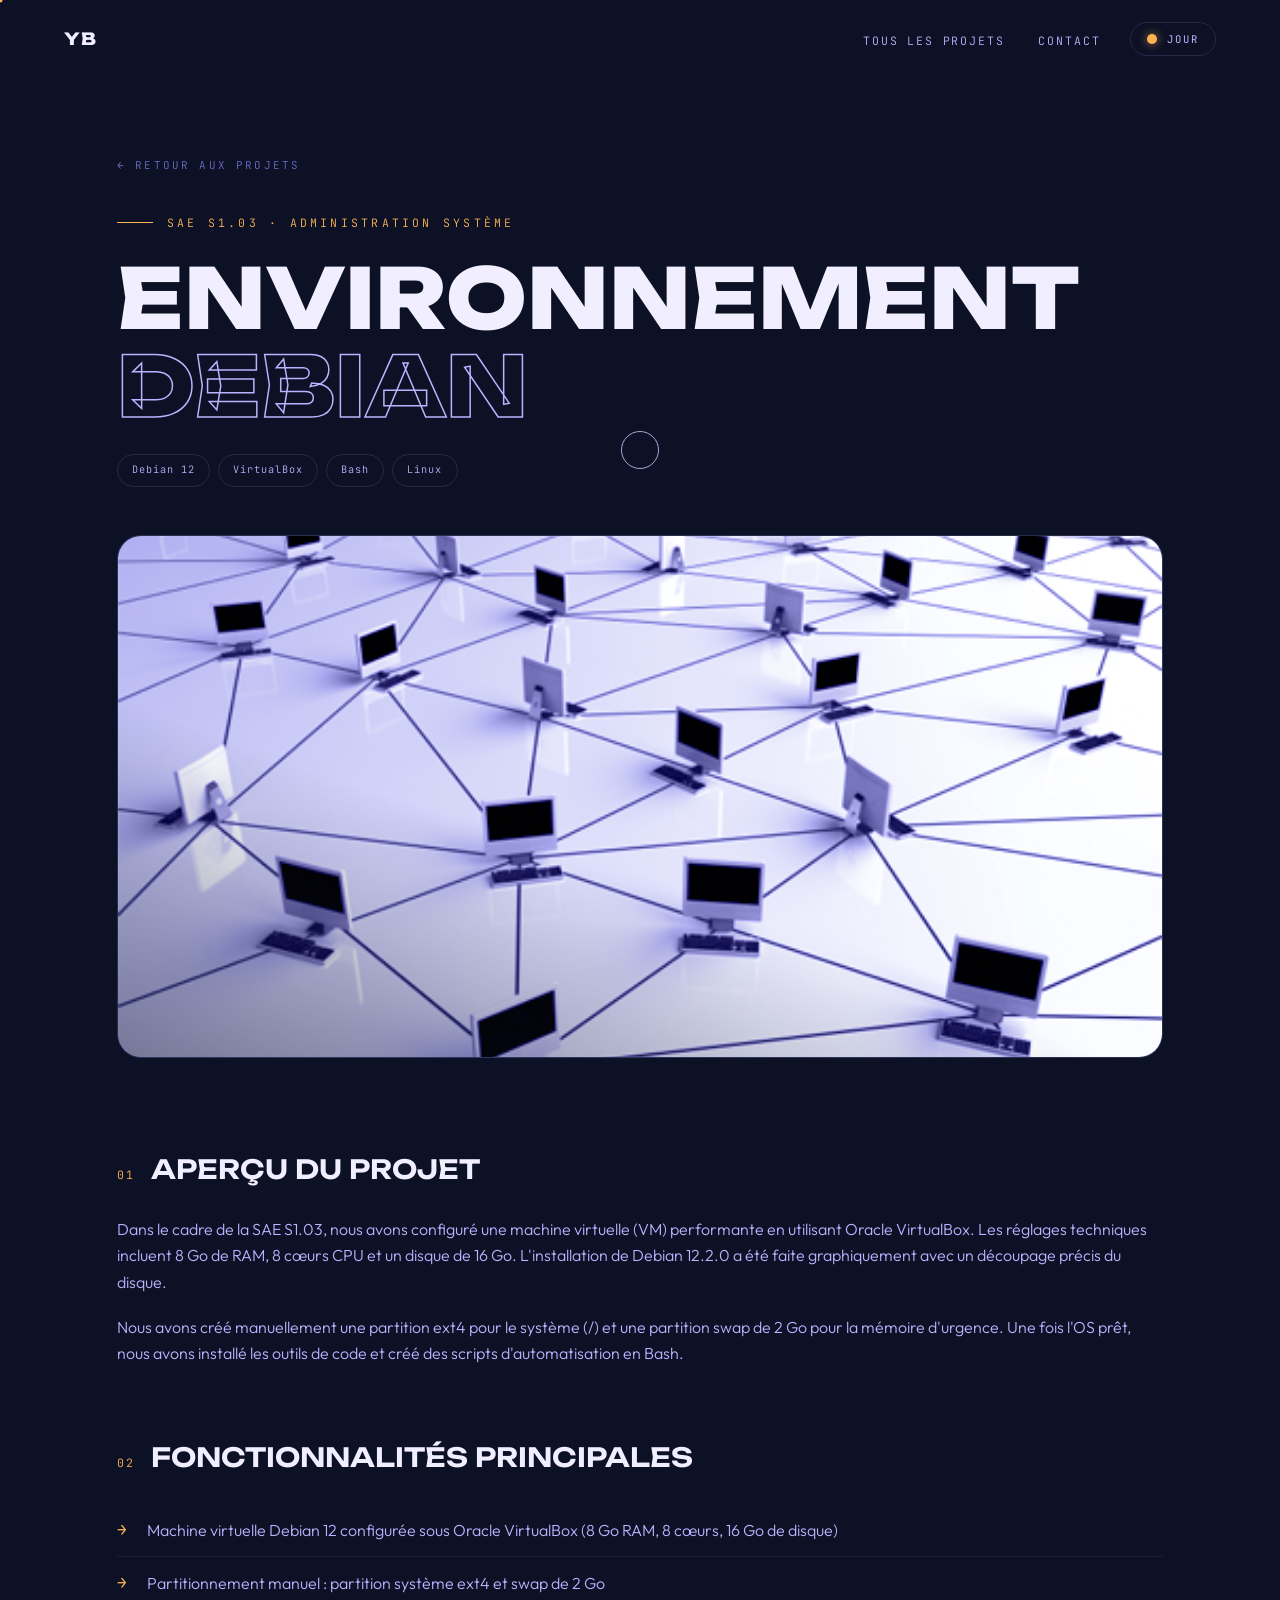
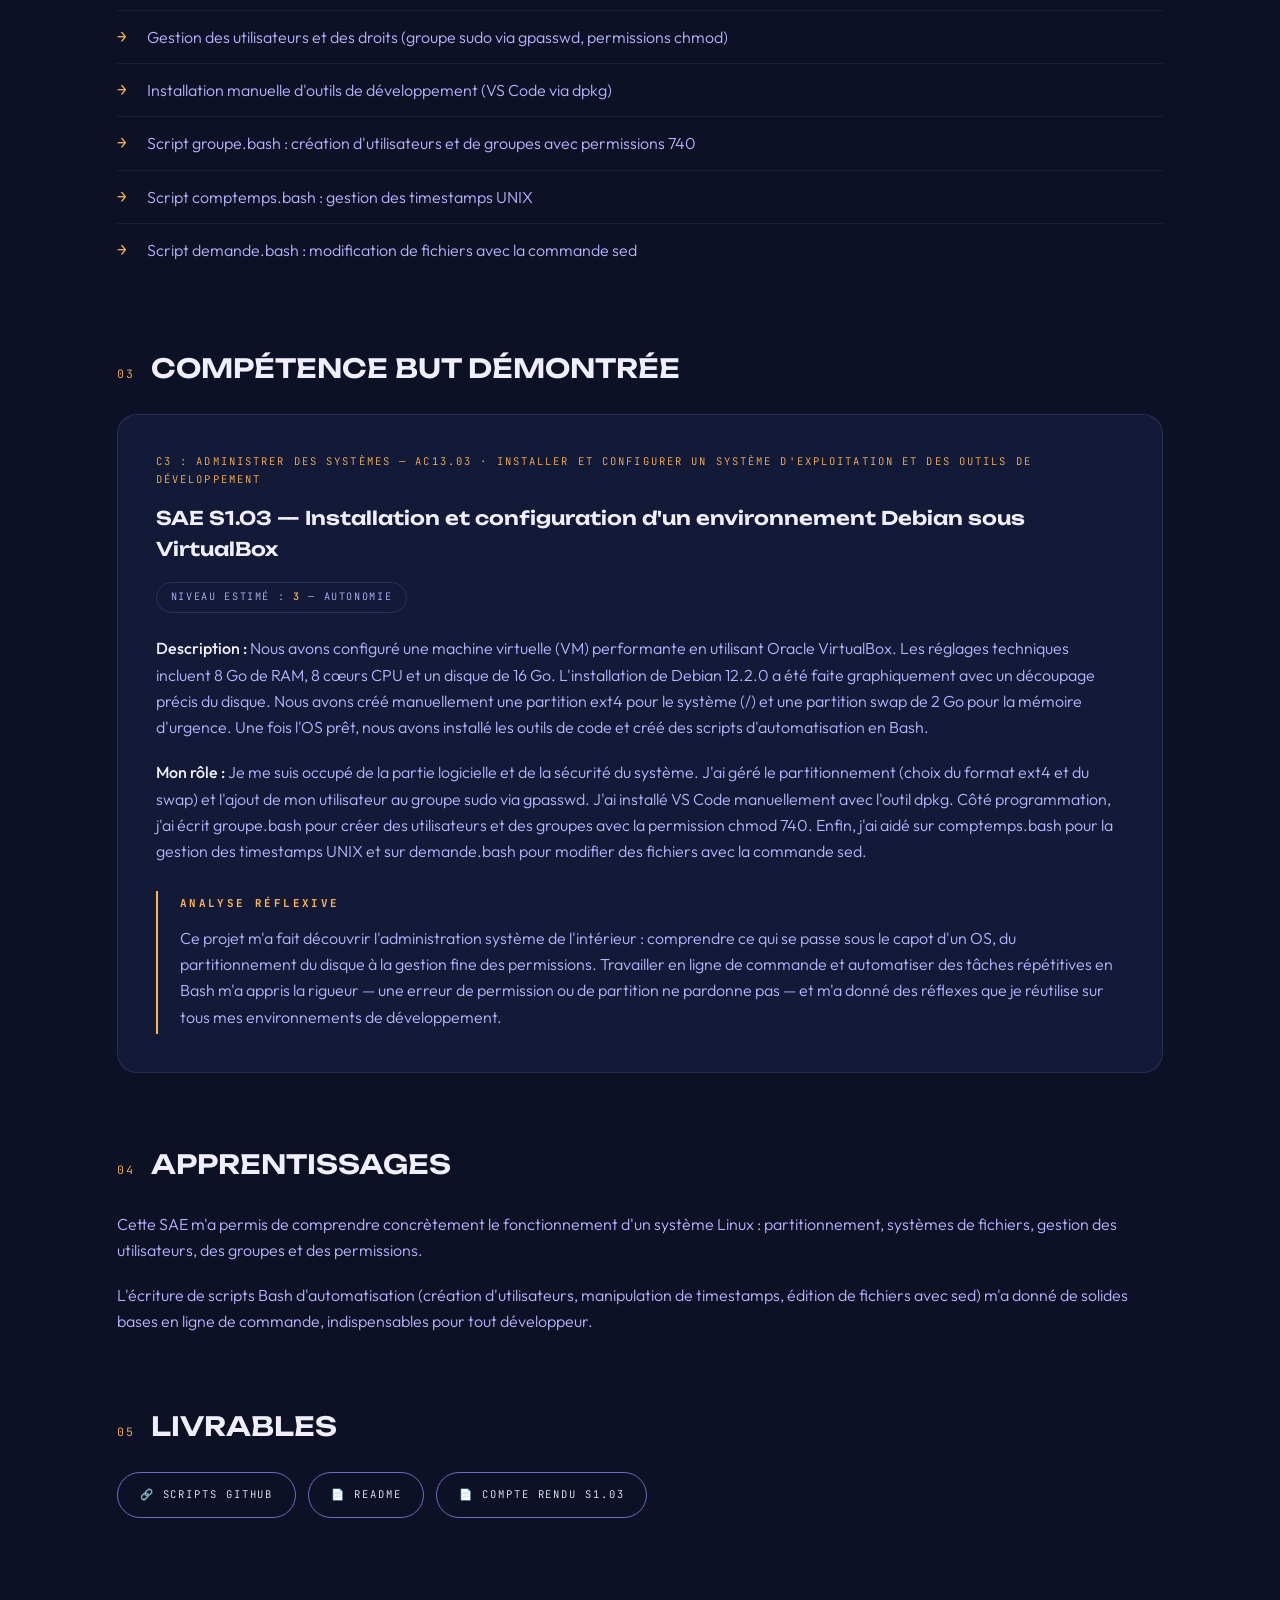
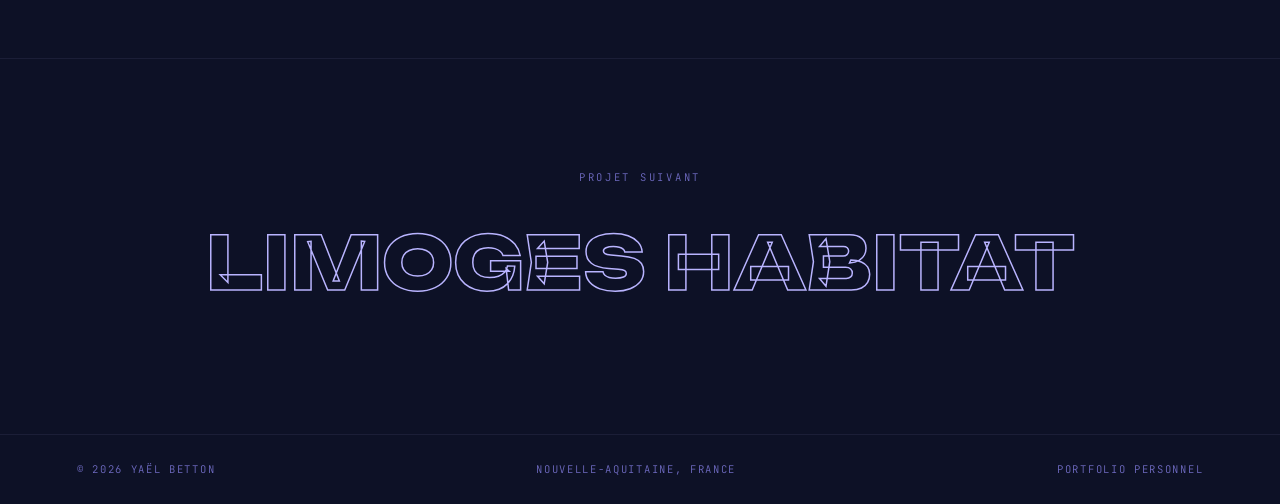
==== pages/project-debian.html @ 5f8757fe "Refonte complète : mode clair, accordéon compétences, hobbies, Limoges Habitat" ====
<!DOCTYPE html>
<html lang="fr">

<head>
  <meta charset="UTF-8">
  <meta name="viewport" content="width=device-width, initial-scale=1.0">
  <title>Environnement Debian — Portfolio Yaël Betton</title>
  <meta name="description"
    content="SAE S1.03 — Installation et configuration d'un environnement Debian sous VirtualBox : partitionnement, sécurité, scripts Bash d'automatisation.">
  <link rel="preconnect" href="https://fonts.googleapis.com">
  <link rel="preconnect" href="https://fonts.gstatic.com" crossorigin>
  <link
    href="https://fonts.googleapis.com/css2?family=Unbounded:wght@300;400;600;800&family=Outfit:wght@300;400;500;600&family=JetBrains+Mono:wght@400;500&display=swap"
    rel="stylesheet">
  <link rel="stylesheet" href="../css/styles.css">
  <script>try { if (localStorage.getItem('theme') === 'light') document.documentElement.classList.add('light'); } catch (e) { }</script>
</head>

<body>

  <!-- Curseur -->
  <div class="cursor" id="cursor"></div>
  <div class="cursor-dot" id="cursorDot"></div>

  <div class="scroll-progress" id="scrollProgress"></div>

  <!-- Navigation -->
  <nav class="nav" id="nav">
    <a class="nav-logo" href="../portfolio-yael-betton_2.html" data-hover>YB</a>
    <div class="nav-right">
      <ul class="nav-links">
        <li><a href="../portfolio-yael-betton_2.html#projets" data-hover>Tous les projets</a></li>
        <li><a href="../portfolio-yael-betton_2.html#contact" data-hover>Contact</a></li>
      </ul>
      <button class="theme-toggle" id="themeToggle" type="button" data-hover
        aria-label="Basculer entre mode clair et mode sombre">
        <i class="tt-dot" aria-hidden="true"></i><span class="tt-txt">Jour</span>
      </button>
    </div>
  </nav>

  <main class="pp-main">
    <div class="pp-hero">
      <a class="pp-back" href="../portfolio-yael-betton_2.html#projets" data-hover>← Retour aux projets</a>
      <div class="pp-eyebrow">SAE S1.03 · Administration système</div>
      <h1 class="pp-title">Environnement <span class="accent">Debian</span></h1>
      <div class="pp-tech"><span>Debian 12</span><span>VirtualBox</span><span>Bash</span><span>Linux</span></div>
    </div>

    <div class="pp-cover reveal">
      <div class="pp-cover-in"><img src="../images/reseau_image.webp"
          alt="Installation et configuration d'un environnement Debian sous VirtualBox"></div>
    </div>

    <div class="pp-body">
      <section class="pp-sec reveal" style="padding:0">
        <div class="pp-sec-head"><span class="idx">01</span>
          <h2>Aperçu du projet</h2>
        </div>
        <p>Dans le cadre de la SAE S1.03, nous avons configuré une machine virtuelle (VM) performante en utilisant
          Oracle VirtualBox. Les réglages techniques incluent 8 Go de RAM, 8 cœurs CPU et un disque de 16 Go.
          L'installation de Debian 12.2.0 a été faite graphiquement avec un découpage précis du disque.</p>
        <p>Nous avons créé manuellement une partition ext4 pour le système (/) et une partition swap de 2 Go pour la
          mémoire d'urgence. Une fois l'OS prêt, nous avons installé les outils de code et créé des scripts
          d'automatisation en Bash.</p>
      </section>
      <section class="pp-sec reveal" style="padding:0">
        <div class="pp-sec-head"><span class="idx">02</span>
          <h2>Fonctionnalités principales</h2>
        </div>
        <ul class="pp-list">
          <li>Machine virtuelle Debian 12 configurée sous Oracle VirtualBox (8 Go RAM, 8 cœurs, 16 Go de disque)</li>
          <li>Partitionnement manuel : partition système ext4 et swap de 2 Go</li>
          <li>Gestion des utilisateurs et des droits (groupe sudo via gpasswd, permissions chmod)</li>
          <li>Installation manuelle d'outils de développement (VS Code via dpkg)</li>
          <li>Script groupe.bash : création d'utilisateurs et de groupes avec permissions 740</li>
          <li>Script comptemps.bash : gestion des timestamps UNIX</li>
          <li>Script demande.bash : modification de fichiers avec la commande sed</li>
        </ul>
      </section>
      <section class="pp-sec reveal" style="padding:0">
        <div class="pp-sec-head"><span class="idx">03</span>
          <h2>Compétence BUT démontrée</h2>
        </div>
        <div class="pp-comp">
          <span class="pp-ac">C3 : Administrer des systèmes — AC13.03 · Installer et configurer un système
            d'exploitation et des outils de développement</span>
          <h3>SAE S1.03 — Installation et configuration d'un environnement Debian sous VirtualBox</h3>
          <span class="pp-level">Niveau estimé : <b>3</b> — Autonomie</span>
          <p><strong>Description :</strong> Nous avons configuré une machine virtuelle (VM) performante en utilisant
            Oracle VirtualBox. Les réglages techniques incluent 8 Go de RAM, 8 cœurs CPU et un disque de 16 Go.
            L'installation de Debian 12.2.0 a été faite graphiquement avec un découpage précis du disque. Nous avons
            créé manuellement une partition ext4 pour le système (/) et une partition swap de 2 Go pour la mémoire
            d'urgence. Une fois l'OS prêt, nous avons installé les outils de code et créé des scripts d'automatisation
            en Bash.</p>
          <p><strong>Mon rôle :</strong> Je me suis occupé de la partie logicielle et de la sécurité du système. J'ai
            géré le partitionnement (choix du format ext4 et du swap) et l'ajout de mon utilisateur au groupe sudo via
            gpasswd. J'ai installé VS Code manuellement avec l'outil dpkg. Côté programmation, j'ai écrit groupe.bash
            pour créer des utilisateurs et des groupes avec la permission chmod 740. Enfin, j'ai aidé sur comptemps.bash
            pour la gestion des timestamps UNIX et sur demande.bash pour modifier des fichiers avec la commande sed.</p>
          <div class="pp-reflex">
            <h4>Analyse réflexive</h4>
            <p>Ce projet m'a fait découvrir l'administration système de l'intérieur : comprendre ce qui se passe sous le
              capot d'un OS, du partitionnement du disque à la gestion fine des permissions. Travailler en ligne de
              commande et automatiser des tâches répétitives en Bash m'a appris la rigueur — une erreur de permission ou
              de partition ne pardonne pas — et m'a donné des réflexes que je réutilise sur tous mes environnements de
              développement.</p>
          </div>
        </div>
      </section>
      <section class="pp-sec reveal" style="padding:0">
        <div class="pp-sec-head"><span class="idx">04</span>
          <h2>Apprentissages</h2>
        </div>
        <p>Cette SAE m'a permis de comprendre concrètement le fonctionnement d'un système Linux : partitionnement,
          systèmes de fichiers, gestion des utilisateurs, des groupes et des permissions.</p>
        <p>L'écriture de scripts Bash d'automatisation (création d'utilisateurs, manipulation de timestamps, édition de
          fichiers avec sed) m'a donné de solides bases en ligne de commande, indispensables pour tout développeur.</p>
      </section>
      <section class="pp-sec reveal" style="padding:0">
        <div class="pp-sec-head"><span class="idx">05</span>
          <h2>Livrables</h2>
        </div>
        <div class="pp-deliv">
          <a class="btn" href="https://github.com/YaelBetton/GestionBibliotheque" target="_blank" rel="noopener"
            data-hover>🔗 Scripts GitHub</a>
          <a class="btn" href="https://github.com/YaelBetton/GestionBibliotheque/blob/main/README.md" target="_blank"
            rel="noopener" data-hover>📄 README</a>
          <a class="btn" href="../ancien_portfolio/Portfolio-site/compteRendu/Compte%20rendu%20SAE%20S1.03.pdf"
            target="_blank" rel="noopener" data-hover>📄 Compte rendu S1.03</a>
        </div>
      </section>

    </div>

    <a class="pp-next" href="project-limoges-habitat.html" data-hover>
      <span>Projet suivant</span>
      <b>Limoges Habitat</b>
    </a>
  </main>

  <footer>
    <span>© 2026 Yaël Betton</span>
    <span>Nouvelle-Aquitaine, France</span>
    <span>Portfolio personnel</span>
  </footer>

  <script src="../js/project.js"></script>

</body>

</html>
---- css/styles.css ----
/* ============================================================
   YAËL BETTON — PORTFOLIO « VOL DE NUIT »
   Palette : nuit aérienne (drone au crépuscule)
   ============================================================ */
:root {
  --ink: #0d1126;
  /* nuit profonde   */
  --ink-2: #131a38;
  /* nuit éclaircie  */
  --ink-3: #1b2349;
  --haze: #b9b4ff;
  /* brume lavande   */
  --haze-dim: #6f6bc2;
  --amber: #ffb454;
  /* lumières au sol */
  --paper: #f1efff;
  /* blanc froid     */
  --line: rgba(var(--line-rgb), 0.14);
  --line-soft: rgba(var(--line-rgb), 0.08);
  --font-d: "Unbounded", sans-serif;
  --font-b: "Outfit", sans-serif;
  --font-m: "JetBrains Mono", monospace;
  --bg-rgb: 13, 17, 38;
  --line-rgb: 185, 180, 255;
  --amber-rgb: 255, 180, 84;
  --glass: rgba(255, 255, 255, 0.04);
  --amber-ink: #14102b;
  --ease-out: cubic-bezier(0.16, 1, 0.3, 1);
  --ease-io: cubic-bezier(0.65, 0, 0.35, 1);
}

/* ---------- Mode clair « Vol de jour » ---------- */
html.light {
  --ink: #f5f4fb;
  /* ciel pâle       */
  --ink-2: #eceaf8;
  --ink-3: #e0ddf3;
  --haze: #4e4894;
  /* encre lavande   */
  --haze-dim: #8a85c6;
  --amber: #e68a00;
  /* ambre profond   */
  --paper: #171331;
  /* texte nuit      */
  --line: rgba(43, 37, 110, 0.16);
  --line-soft: rgba(43, 37, 110, 0.09);
  --bg-rgb: 245, 244, 251;
  --line-rgb: 43, 37, 110;
  --amber-rgb: 230, 138, 0;
  --glass: rgba(23, 19, 49, 0.04);
}

html,
body {
  transition:
    background 0.5s,
    color 0.5s;
}

* {
  margin: 0;
  padding: 0;
  box-sizing: border-box;
}

html {
  scroll-behavior: smooth;
}

body {
  background: var(--ink);
  color: var(--paper);
  font-family: var(--font-b);
  font-weight: 300;
  line-height: 1.65;
  overflow-x: hidden;
  cursor: none;
}

::selection {
  background: var(--amber);
  color: var(--amber-ink);
}

a {
  color: inherit;
  text-decoration: none;
}

img {
  max-width: 100%;
}

@media (pointer: coarse) {
  body {
    cursor: auto;
  }

  .cursor,
  .cursor-dot {
    display: none !important;
  }
}

/* ---------- Curseur custom ---------- */
.cursor {
  position: fixed;
  top: 0;
  left: 0;
  width: 38px;
  height: 38px;
  border: 1px solid var(--haze);
  border-radius: 50%;
  pointer-events: none;
  z-index: 9999;
  transform: translate(-50%, -50%);
  transition:
    width 0.35s var(--ease-out),
    height 0.35s var(--ease-out),
    background 0.35s,
    border-color 0.35s;
  mix-blend-mode: difference;
}

.cursor-dot {
  position: fixed;
  top: 0;
  left: 0;
  width: 5px;
  height: 5px;
  background: var(--amber);
  border-radius: 50%;
  pointer-events: none;
  z-index: 9999;
  transform: translate(-50%, -50%);
}

.cursor.is-hover {
  width: 74px;
  height: 74px;
  background: rgba(var(--line-rgb), 0.12);
  border-color: transparent;
}

/* ---------- Préloader ---------- */
.preloader {
  position: fixed;
  inset: 0;
  background: var(--ink);
  z-index: 10000;
  display: flex;
  flex-direction: column;
  align-items: center;
  justify-content: center;
  gap: 28px;
  transition:
    opacity 0.8s var(--ease-io),
    visibility 0.8s;
}

.preloader.is-done {
  opacity: 0;
  visibility: hidden;
}

.preloader-skip .preloader {
  opacity: 0;
  visibility: hidden;
  pointer-events: none;
}

.preloader-name {
  font-family: var(--font-d);
  font-weight: 600;
  font-size: clamp(1.4rem, 4vw, 2.4rem);
  letter-spacing: 0.12em;
  line-height: 1.15;
  display: flex;
  overflow: hidden;
  padding-top: 0.14em;
  margin-top: -0.14em;
  padding-bottom: 0.06em;
  margin-bottom: -0.06em;
}

.preloader-name span {
  display: inline-block;
  transform: translateY(110%);
  animation: rise 0.9s var(--ease-out) forwards;
}

@keyframes rise {
  to {
    transform: translateY(0);
  }
}

.typing-scene {
  position: relative;
  width: min(360px, 80vw);
  height: 118px;
  display: flex;
  align-items: flex-end;
  justify-content: center;
}

.typing-laptop {
  position: relative;
  width: min(324px, 82vw);
  height: 102px;
  border: 1px solid var(--line);
  border-radius: 13px;
  background: linear-gradient(
    180deg,
    rgba(30, 39, 80, 0.7),
    rgba(12, 16, 34, 0.96)
  );
  box-shadow: 0 14px 28px rgba(0, 0, 0, 0.35);
}

.typing-screen {
  position: absolute;
  left: 9px;
  right: 9px;
  top: 8px;
  height: 27px;
  border-radius: 7px;
  background: linear-gradient(
    90deg,
    rgba(185, 180, 255, 0.2),
    rgba(255, 180, 84, 0.15),
    rgba(185, 180, 255, 0.2)
  );
  background-size: 220% 100%;
  animation: scan 2.4s linear infinite;
}

.typing-keyboard {
  position: absolute;
  left: 8px;
  right: 8px;
  bottom: 7px;
  display: flex;
  flex-direction: column;
  gap: 3px;
  padding: 5px;
  border-radius: 8px;
  background: linear-gradient(
    180deg,
    rgba(11, 15, 31, 0.72),
    rgba(11, 15, 31, 0.38)
  );
  border: 1px solid var(--line-soft);
}

.k-row {
  display: flex;
  gap: 3px;
}

.key {
  height: 11px;
  flex: 1 1 0;
  display: flex;
  align-items: center;
  justify-content: center;
  border-radius: 3px;
  border: 1px solid rgba(185, 180, 255, 0.16);
  background: linear-gradient(
    180deg,
    rgba(185, 180, 255, 0.12),
    rgba(185, 180, 255, 0.04)
  );
  box-shadow: inset 0 -1px 0 rgba(0, 0, 0, 0.42);
  font-family: var(--font-m);
  font-size: 6px;
  line-height: 1;
  color: rgba(241, 239, 255, 0.58);
  text-transform: uppercase;
  user-select: none;
  transition:
    background 0.12s,
    border-color 0.12s,
    transform 0.12s,
    color 0.12s,
    box-shadow 0.12s;
}

.key--md {
  flex: 1.45 1 0;
}

.key--lg {
  flex: 1.8 1 0;
}

.key--xl {
  flex: 2.25 1 0;
}

.key--space {
  flex: 5.6 1 0;
}

.key.is-active {
  background: linear-gradient(
    180deg,
    rgba(255, 180, 84, 0.44),
    rgba(255, 180, 84, 0.2)
  );
  border-color: rgba(255, 180, 84, 0.6);
  color: rgba(13, 17, 38, 0.9);
  transform: translateY(1px);
  box-shadow:
    inset 0 0 0 1px rgba(255, 255, 255, 0.1),
    0 0 10px rgba(255, 180, 84, 0.22);
}

@keyframes scan {
  to {
    background-position: -220% 0;
  }
}

.preloader-bar {
  width: min(260px, 60vw);
  height: 1px;
  background: var(--line);
  position: relative;
  overflow: hidden;
}

.preloader-bar i {
  position: absolute;
  inset: 0;
  background: var(--amber);
  transform-origin: left;
  transform: scaleX(0);
  transition: transform 0.3s linear;
}

.preloader-alt {
  font-family: var(--font-m);
  font-size: 0.7rem;
  color: var(--haze-dim);
  letter-spacing: 0.2em;
}

/* ---------- Barre de progression scroll ---------- */
.scroll-progress {
  position: fixed;
  top: 0;
  left: 0;
  height: 2px;
  width: 100%;
  z-index: 1001;
  transform-origin: left;
  transform: scaleX(0);
  background: linear-gradient(90deg, var(--haze), var(--amber));
}

/* ---------- Navigation ---------- */
.nav {
  position: fixed;
  top: 0;
  left: 0;
  right: 0;
  z-index: 1000;
  display: flex;
  align-items: center;
  justify-content: space-between;
  padding: 22px clamp(20px, 5vw, 64px);
  transition:
    background 0.5s,
    backdrop-filter 0.5s,
    padding 0.5s;
}

.nav.is-scrolled {
  background: rgba(var(--bg-rgb), 0.72);
  backdrop-filter: blur(14px);
  padding: 14px clamp(20px, 5vw, 64px);
  border-bottom: 1px solid var(--line-soft);
}

.nav-logo {
  font-family: var(--font-d);
  font-weight: 800;
  font-size: 1.05rem;
  letter-spacing: 0.06em;
}

.nav-logo em {
  color: var(--amber);
  font-style: normal;
}

.nav-links {
  display: flex;
  gap: 34px;
  list-style: none;
}

.nav-links a {
  font-family: var(--font-m);
  font-size: 0.72rem;
  letter-spacing: 0.16em;
  text-transform: uppercase;
  color: var(--haze);
  position: relative;
  padding: 4px 0;
}

.nav-links a::after {
  content: "";
  position: absolute;
  left: 0;
  bottom: 0;
  height: 1px;
  width: 100%;
  background: var(--amber);
  transform: scaleX(0);
  transform-origin: right;
  transition: transform 0.45s var(--ease-out);
}

.nav-links a:hover::after {
  transform: scaleX(1);
  transform-origin: left;
}

.nav-links a:hover {
  color: var(--paper);
}

@media (max-width: 760px) {
  .nav-links {
    display: none;
  }
}

/* ---------- Hero ---------- */
.hero {
  position: relative;
  min-height: 100svh;
  display: flex;
  align-items: center;
  overflow: hidden;
}

#terrain {
  position: absolute;
  inset: 0;
  width: 100%;
  height: 100%;
  z-index: 0;
}

.hero::after {
  content: "";
  position: absolute;
  inset: 0;
  z-index: 1;
  background:
    radial-gradient(
      ellipse at 50% 120%,
      rgba(var(--amber-rgb), 0.1),
      transparent 55%
    ),
    linear-gradient(
      180deg,
      rgba(var(--bg-rgb), 0.25) 0%,
      rgba(var(--bg-rgb), 0) 35%,
      rgba(var(--bg-rgb), 0.92) 96%
    );
  pointer-events: none;
}

.hero-inner {
  position: relative;
  z-index: 2;
  width: 100%;
  padding: 0 clamp(20px, 6vw, 90px);
}

.hero-eyebrow {
  font-family: var(--font-m);
  font-size: 0.74rem;
  letter-spacing: 0.3em;
  text-transform: uppercase;
  color: var(--amber);
  display: flex;
  align-items: center;
  gap: 14px;
  margin-bottom: 26px;
  opacity: 0;
  animation: fadeUp 1s var(--ease-out) 0.9s forwards;
}

.hero-eyebrow::before {
  content: "";
  width: 42px;
  height: 1px;
  background: var(--amber);
}

.hero-title {
  font-family: var(--font-d);
  font-weight: 800;
  font-size: clamp(2.6rem, 9.5vw, 7.6rem);
  line-height: 1.08;
  letter-spacing: -0.01em;
  text-transform: uppercase;
}

.hero-title .line {
  display: block;
  overflow: hidden;
  padding-top: 0.14em;
  margin-top: -0.14em;
  padding-bottom: 0.06em;
  margin-bottom: -0.06em;
}

.hero-title .line > span {
  display: inline-block;
  transform: translateY(115%) rotate(3deg);
  transform-origin: left bottom;
}

.hero-title .accent {
  -webkit-text-stroke: 1.5px var(--haze);
  color: transparent;
}

.hero-sub {
  max-width: 560px;
  margin-top: 30px;
  color: var(--haze);
  font-size: clamp(1rem, 1.4vw, 1.15rem);
  opacity: 0;
  animation: fadeUp 1s var(--ease-out) 1.5s forwards;
}

.hero-cta {
  display: flex;
  gap: 18px;
  margin-top: 42px;
  flex-wrap: wrap;
  opacity: 0;
  animation: fadeUp 1s var(--ease-out) 1.75s forwards;
}

@keyframes fadeUp {
  from {
    opacity: 0;
    transform: translateY(26px);
  }

  to {
    opacity: 1;
    transform: none;
  }
}

.hero-footer {
  position: absolute;
  left: 0;
  right: 0;
  bottom: 0;
  z-index: 2;
  display: flex;
  flex-direction: column;
  gap: 12px;
  padding: 0;
}

.hero-scroll {
  display: flex;
  align-items: center;
  gap: 12px;
  margin-top: 18px;
  font-family: var(--font-m);
  font-size: 0.66rem;
  letter-spacing: 0.24em;
  color: var(--haze-dim);
  text-transform: uppercase;
  opacity: 0;
  animation: fadeUp 1s var(--ease-out) 2.1s forwards;
}

.hero-scroll i {
  display: block;
  width: 1px;
  height: 46px;
  background: var(--line);
  position: relative;
  overflow: hidden;
}

.hero-scroll i::after {
  content: "";
  position: absolute;
  left: 0;
  top: -50%;
  width: 100%;
  height: 50%;
  background: var(--amber);
  animation: drip 2s var(--ease-io) infinite;
}

.hero-marquee {
  position: static;
  width: 100%;
  padding: 14px 0;
  background: linear-gradient(
    90deg,
    rgba(var(--bg-rgb), 0.1),
    rgba(var(--bg-rgb), 0.7) 18%,
    rgba(var(--bg-rgb), 0.7) 82%,
    rgba(var(--bg-rgb), 0.1)
  );
  backdrop-filter: blur(10px);
  border-top: 1px solid var(--line-soft);
  border-bottom: 1px solid var(--line-soft);
  border-radius: 0;
  min-width: 0;
}

.hero-marquee .marquee-track {
  animation: none;
  will-change: transform;
}

.hero-marquee .marquee-group {
  gap: 42px;
  padding-right: 42px;
}

.hero-marquee .marquee-track span {
  font-size: 0.86rem;
  letter-spacing: 0.14em;
  color: var(--paper);
}

@media (max-width: 760px) {
  .hero-scroll {
    margin-top: 14px;
  }

  .hero-marquee .marquee-group {
    gap: 28px;
    padding-right: 28px;
  }

  .hero-marquee .marquee-track span {
    font-size: 0.72rem;
  }
}

@keyframes drip {
  0% {
    top: -50%;
  }

  100% {
    top: 110%;
  }
}

/* ---------- Boutons ---------- */
.btn {
  position: relative;
  display: inline-flex;
  align-items: center;
  gap: 12px;
  font-family: var(--font-m);
  font-size: 0.74rem;
  letter-spacing: 0.18em;
  text-transform: uppercase;
  padding: 16px 30px;
  border: 1px solid var(--haze-dim);
  border-radius: 60px;
  color: var(--paper);
  overflow: hidden;
  transition:
    color 0.45s var(--ease-out),
    border-color 0.45s;
  background: transparent;
  cursor: none;
}

.btn::before {
  content: "";
  position: absolute;
  inset: 0;
  background: var(--amber);
  border-radius: 60px;
  transform: translateY(101%);
  transition: transform 0.5s var(--ease-out);
  z-index: -1;
}

.btn:hover {
  color: var(--amber-ink);
  border-color: var(--amber);
}

.btn:hover::before {
  transform: translateY(0);
}

.btn--solid {
  background: var(--amber);
  color: var(--amber-ink);
  border-color: var(--amber);
}

.btn--solid::before {
  background: var(--paper);
}

.btn:focus-visible {
  outline: 2px solid var(--amber);
  outline-offset: 4px;
}

/* ---------- Marquee ---------- */
.marquee {
  border-top: 1px solid var(--line-soft);
  border-bottom: 1px solid var(--line-soft);
  overflow: hidden;
  padding: 20px 0;
  background: var(--ink-2);
}

.marquee-track {
  display: flex;
  width: max-content;
  animation: scrollX 26s linear infinite;
}

.marquee-group {
  display: flex;
  gap: 54px;
  flex: 0 0 auto;
  padding-right: 54px;
}

.marquee:hover .marquee-track {
  animation-play-state: paused;
}

.marquee-track span {
  font-family: var(--font-d);
  font-weight: 300;
  font-size: 1rem;
  letter-spacing: 0.16em;
  text-transform: uppercase;
  color: var(--haze-dim);
  white-space: nowrap;
  display: flex;
  align-items: center;
  gap: 54px;
}

.marquee-track span::after {
  content: "✦";
  color: var(--amber);
  font-size: 0.8rem;
}

@keyframes scrollX {
  to {
    transform: translateX(-50%);
  }
}

/* ---------- Sections génériques ---------- */
section {
  padding: clamp(80px, 12vw, 150px) clamp(20px, 6vw, 90px);
  position: relative;
}

.sec-head {
  display: flex;
  align-items: baseline;
  gap: 24px;
  flex-wrap: wrap;
}

.sec-index {
  font-family: var(--font-m);
  font-size: 0.78rem;
  color: var(--amber);
  letter-spacing: 0.2em;
}

.sec-title {
  font-family: var(--font-d);
  font-weight: 600;
  font-size: clamp(1.7rem, 4.5vw, 3.2rem);
  text-transform: uppercase;
  letter-spacing: 0.01em;
}

.sec-line {
  flex: 1;
  height: 1px;
  background: var(--line);
  min-width: 60px;
  align-self: center;
}

/* Reveal au scroll */
.reveal {
  opacity: 0;
  transform: translateY(46px);
  transition:
    opacity 1s var(--ease-out),
    transform 1s var(--ease-out);
}

.reveal.in {
  opacity: 1;
  transform: none;
}

.reveal-d1 {
  transition-delay: 0.1s;
}

.reveal-d2 {
  transition-delay: 0.2s;
}

.reveal-d3 {
  transition-delay: 0.3s;
}

.reveal-d4 {
  transition-delay: 0.4s;
}

/* ---------- À propos ---------- */
.about-grid {
  display: grid;
  grid-template-columns: 1.2fr 0.8fr;
  gap: clamp(40px, 6vw, 90px);
  align-items: start;
}

@media (max-width: 880px) {
  .about-grid {
    grid-template-columns: 1fr;
  }
}

.about-text p {
  font-size: clamp(1.05rem, 1.6vw, 1.3rem);
  color: var(--haze);
  margin-bottom: 1.4em;
}

.about-text strong {
  color: var(--paper);
  font-weight: 500;
}

.about-text .hl {
  color: var(--amber);
  font-weight: 500;
}

.about-stats {
  display: grid;
  gap: 2px;
  background: var(--line-soft);
  border: 1px solid var(--line-soft);
  border-radius: 18px;
  overflow: hidden;
}

.stat {
  background: var(--ink-2);
  padding: 28px 30px;
  transition: background 0.4s;
}

.stat:hover {
  background: var(--ink-3);
}

.stat b {
  font-family: var(--font-d);
  font-weight: 600;
  font-size: clamp(1.8rem, 3vw, 2.6rem);
  display: block;
  color: var(--paper);
}

.stat b em {
  color: var(--amber);
  font-style: normal;
}

.stat span {
  font-family: var(--font-m);
  font-size: 0.68rem;
  letter-spacing: 0.18em;
  text-transform: uppercase;
  color: var(--haze-dim);
}

/* ---------- Projets : galerie horizontale pilotée au scroll ---------- */
.projects {
  background: var(--ink-2);
  padding: clamp(80px, 12vw, 150px) clamp(20px, 6vw, 90px);
}

.gal {
  position: relative;
}

.gal-pin {
  position: sticky;
  top: 0;
  min-height: 100svh;
  overflow: hidden;
  display: flex;
  flex-direction: column;
  justify-content: center;
  padding: 0;
}

.gal .sec-head {
  margin-bottom: clamp(28px, 4vw, 48px);
}

.gal-track {
  display: flex;
  align-items: center;
  gap: clamp(24px, 4vw, 56px);
  will-change: transform;
}

.gal-item {
  flex: 0 0 auto;
  width: clamp(270px, 33vw, 470px);
  display: block;
}

.gal-track > *:nth-child(odd) {
  margin-top: -34px;
}

.gal-track > *:nth-child(even) {
  margin-top: 34px;
}

.gal-caption {
  font-family: var(--font-m);
  font-size: 0.64rem;
  letter-spacing: 0.2em;
  text-transform: uppercase;
  color: var(--haze-dim);
  display: flex;
  justify-content: space-between;
  gap: 10px;
  margin-bottom: 12px;
  transition: color 0.4s;
}

.gal-item:hover .gal-caption {
  color: var(--amber);
}

.gal-media {
  position: relative;
  border: 1px solid var(--line);
  border-radius: 20px;
  overflow: hidden;
  aspect-ratio: 4/3;
  background: radial-gradient(120% 120% at 30% 20%, var(--ink-3), var(--ink));
  transition: border-color 0.4s;
  display: block;
}

.gal-media img {
  width: 100%;
  height: 100%;
  object-fit: cover;
  transition: transform 1.2s var(--ease-out);
  will-change: transform;
}

.gal-media.is-logo img {
  object-fit: contain;
  padding: 14%;
}

.gal-media .gal-number {
  position: absolute;
  top: 18px;
  left: 18px;
  font-family: var(--font-d);
  font-size: 1.1rem;
  font-weight: 800;
  color: var(--paper);
  letter-spacing: 0.08em;
  text-shadow: 0 0 14px rgba(0, 0, 0, 0.35);
}

.gal-item:hover .gal-media {
  border-color: rgba(var(--amber-rgb), 0.5);
}

.gal-item:hover .gal-media img {
  transform: scale(1.06);
}

/* même voile lavande que les cartes projets, mais reste actif au survol — uniquement en mode nuit */
.gal-media::before {
  content: "";
  position: absolute;
  inset: 0;
  background: var(--haze-dim);
  mix-blend-mode: color;
  opacity: 0.8;
  pointer-events: none;
}

.gal-media::after {
  content: "";
  position: absolute;
  inset: 0;
  background: linear-gradient(
    200deg,
    transparent 60%,
    rgba(var(--bg-rgb), 0.5)
  );
  pointer-events: none;
}

.gal-media--mono {
  display: flex;
  align-items: center;
  justify-content: center;
  font-family: var(--font-d);
}

.gal-media--mono b {
  font-weight: 800;
  font-size: clamp(4.6rem, 9vw, 7.5rem);
  color: transparent;
  -webkit-text-stroke: 1.5px var(--haze);
}

.gal-title {
  display: flex;
  align-items: center;
  justify-content: space-between;
  margin-top: 14px;
  font-family: var(--font-d);
  font-weight: 600;
  font-size: 1.05rem;
  color: var(--paper);
}

.gal-title i {
  font-style: normal;
  color: var(--amber);
  transform: translateX(-8px);
  opacity: 0;
  transition:
    transform 0.4s var(--ease-out),
    opacity 0.4s;
}

.gal-item:hover .gal-title i {
  transform: none;
  opacity: 1;
}

.gal-quote {
  flex: 0 0 auto;
  width: clamp(290px, 36vw, 540px);
  padding: 0 clamp(6px, 2vw, 24px);
}

.gal-quote p {
  font-family: var(--font-d);
  font-weight: 600;
  font-size: clamp(1.25rem, 2.4vw, 2rem);
  line-height: 1.35;
}

.gal-quote em {
  font-style: normal;
  color: var(--amber);
}

.gal-quote span {
  display: block;
  margin-top: 18px;
  font-family: var(--font-m);
  font-size: 0.66rem;
  letter-spacing: 0.24em;
  text-transform: uppercase;
  color: var(--haze-dim);
}

.gal-foot {
  display: flex;
  align-items: center;
  gap: clamp(16px, 3vw, 30px);
  margin-top: clamp(30px, 4vw, 46px);
}

.gal-count {
  font-family: var(--font-m);
  font-size: 0.78rem;
  letter-spacing: 0.16em;
  color: var(--haze-dim);
  white-space: nowrap;
}

.gal-count b {
  color: var(--paper);
  font-weight: 500;
}

.gal-progress {
  flex: 1;
  height: 1px;
  background: var(--line);
  position: relative;
  overflow: hidden;
  border-radius: 2px;
}

.gal-progress i {
  position: absolute;
  inset: 0;
  background: linear-gradient(90deg, var(--haze), var(--amber));
  transform-origin: left;
  transform: scaleX(0);
}

.gal-hint {
  font-family: var(--font-m);
  font-size: 0.62rem;
  letter-spacing: 0.22em;
  text-transform: uppercase;
  color: var(--haze-dim);
  white-space: nowrap;
}

/* repli mobile / reduced-motion : défilement horizontal natif avec snap */
.gal-free .gal-pin {
  position: static;
  min-height: 0;
}

.gal-free .gal-track {
  overflow-x: auto;
  scroll-snap-type: x mandatory;
  padding: 40px 4px;
  scrollbar-width: none;
}

.gal-free .gal-track::-webkit-scrollbar {
  display: none;
}

.gal-free .gal-track > * {
  scroll-snap-align: center;
}

.gal-free .gal-hint {
  display: none;
}

/* ---------- Rideau de transition « décollage » ---------- */
.wipe {
  position: fixed;
  inset: 0;
  z-index: 2000;
  pointer-events: none;
  transform: translateY(103%);
}

.wipe-bg {
  position: absolute;
  inset: 0;
  background: linear-gradient(180deg, var(--ink-3), var(--ink));
}

.wipe-bg::before {
  content: "";
  position: absolute;
  top: 0;
  left: 0;
  right: 0;
  height: 2px;
  background: linear-gradient(90deg, var(--haze), var(--amber));
}

.wipe-inner {
  position: absolute;
  inset: 0;
  display: flex;
  flex-direction: column;
  align-items: center;
  justify-content: center;
  gap: 20px;
}

.wipe-kicker {
  font-family: var(--font-m);
  font-size: 0.68rem;
  letter-spacing: 0.34em;
  text-transform: uppercase;
  color: var(--amber);
  opacity: 0;
  transform: translateY(14px);
  transition:
    opacity 0.45s var(--ease-out) 0.28s,
    transform 0.45s var(--ease-out) 0.28s;
}

.wipe-mask {
  display: block;
  overflow: hidden;
  padding: 0 0.1em;
}

.wipe-title {
  display: block;
  font-family: var(--font-d);
  font-weight: 800;
  font-size: clamp(2.4rem, 8vw, 6rem);
  line-height: 1.1;
  text-transform: uppercase;
  color: transparent;
  -webkit-text-stroke: 1.5px var(--haze);
  transform: translateY(112%);
  transition: transform 0.75s var(--ease-out) 0.2s;
}

.wipe-line {
  display: block;
  width: min(320px, 50vw);
  height: 1px;
  background: var(--line);
  position: relative;
  overflow: hidden;
  opacity: 0;
  transition: opacity 0.3s 0.32s;
}

.wipe-line::after {
  content: "";
  position: absolute;
  inset: 0;
  background: var(--amber);
  transform-origin: left;
  transform: scaleX(0);
  transition: transform 0.85s var(--ease-io) 0.38s;
}

.wipe.cover {
  transform: translateY(0);
  transition: transform 0.65s cubic-bezier(0.76, 0, 0.24, 1);
}

.wipe.cover .wipe-kicker {
  opacity: 1;
  transform: none;
}

.wipe.cover .wipe-title {
  transform: translateY(0);
}

.wipe.cover .wipe-line {
  opacity: 1;
}

.wipe.cover .wipe-line::after {
  transform: scaleX(1);
}

.wipe.lift {
  transform: translateY(-103%);
  transition: transform 0.75s cubic-bezier(0.76, 0, 0.24, 1);
}

.wipe.lift .wipe-inner {
  opacity: 0;
  transition: opacity 0.25s;
}

/* le hero s'efface pendant le départ */
.hero-inner,
.hero-hud,
.hero-scroll {
  transition:
    transform 0.65s var(--ease-io),
    opacity 0.65s var(--ease-io);
}

body.is-leaving .hero-inner {
  transform: scale(0.95) translateY(-26px);
  opacity: 0.25;
}

body.is-leaving .hero-hud,
body.is-leaving .hero-scroll {
  opacity: 0;
}

/* ---------- Compétences : panneau accordéon typographique ---------- */
.sk {
  border-top: 1px solid var(--line);
}

.sk-row {
  border-bottom: 1px solid var(--line);
  position: relative;
}

.sk-head-premier {
  margin-top: 40px;
  display: flex;
  align-items: center;
  gap: clamp(14px, 3vw, 34px);
  width: 100%;
  background: none;
  border: 0;
  color: inherit;
  text-align: left;
  padding: clamp(22px, 3.5vw, 34px) 4px;
  cursor: none;
  font: inherit;
}

.sk-head {
  display: flex;
  align-items: center;
  gap: clamp(14px, 3vw, 34px);
  width: 100%;
  background: none;
  border: 0;
  color: inherit;
  text-align: left;
  padding: clamp(22px, 3.5vw, 34px) 4px;
  cursor: none;
  font: inherit;
}

.sk-idx {
  font-family: var(--font-m);
  font-size: 0.72rem;
  color: var(--amber);
  letter-spacing: 0.2em;
  flex: 0 0 auto;
}

.sk-name {
  font-family: var(--font-d);
  font-weight: 800;
  font-size: clamp(1.5rem, 5vw, 3.6rem);
  text-transform: uppercase;
  line-height: 1.05;
  color: transparent;
  -webkit-text-stroke: 1.5px var(--haze-dim);
  transition:
    color 0.5s var(--ease-out),
    -webkit-text-stroke-color 0.5s,
    transform 0.5s var(--ease-out);
}

.sk-row:hover .sk-name {
  -webkit-text-stroke-color: var(--haze);
  transform: translateX(10px);
}

.sk-row.open .sk-name {
  color: var(--paper);
  -webkit-text-stroke-color: transparent;
  transform: translateX(10px);
}

.sk-count {
  margin-left: auto;
  font-family: var(--font-m);
  font-size: 0.64rem;
  letter-spacing: 0.18em;
  text-transform: uppercase;
  color: var(--haze-dim);
  white-space: nowrap;
  flex: 0 0 auto;
}

.sk-plus {
  position: relative;
  width: 16px;
  height: 16px;
  flex: 0 0 auto;
  align-self: center;
}

.sk-plus::before,
.sk-plus::after {
  content: "";
  position: absolute;
  background: var(--amber);
  transition: transform 0.45s var(--ease-out);
}

.sk-plus::before {
  left: 0;
  right: 0;
  top: 7px;
  height: 2px;
}

.sk-plus::after {
  top: 0;
  bottom: 0;
  left: 7px;
  width: 2px;
}

.sk-row.open .sk-plus::after {
  transform: scaleY(0);
}

.sk-body {
  display: grid;
  grid-template-rows: 0fr;
  transition: grid-template-rows 0.65s var(--ease-out);
}

.sk-row.open .sk-body {
  grid-template-rows: 1fr;
}

.sk-body-in {
  overflow: hidden;
}

.sk-grid {
  display: grid;
  grid-template-columns: repeat(auto-fill, minmax(210px, 1fr));
  gap: 12px;
  padding: 6px 4px clamp(26px, 4vw, 40px);
}

.sk-item {
  border: 1px solid var(--line);
  border-radius: 14px;
  padding: 16px 18px;
  background: var(--ink-2);
  opacity: 0;
  transform: translateY(14px);
  transition:
    transform 0.4s var(--ease-out),
    opacity 0.4s,
    border-color 0.35s,
    background 0.35s;
}

.sk-row.open .sk-item {
  opacity: 1;
  transform: none;
  transition:
    transform 0.55s var(--ease-out) var(--d, 0s),
    opacity 0.55s var(--d, 0s),
    border-color 0.35s,
    background 0.35s;
}

.sk-row.open .sk-item:hover {
  transform: translateY(-4px);
  border-color: rgba(var(--amber-rgb), 0.5);
  background: var(--ink-3);
  transition-delay: 0s;
}

.sk-item b {
  display: block;
  font-family: var(--font-d);
  font-weight: 600;
  font-size: 0.95rem;
  color: var(--paper);
  margin-bottom: 4px;
}

.sk-item span {
  font-family: var(--font-m);
  font-size: 0.6rem;
  letter-spacing: 0.12em;
  text-transform: uppercase;
  color: var(--haze-dim);
  transition: color 0.35s;
}

.sk-item:hover span {
  color: var(--amber);
}

@media (max-width: 760px) {
  .sk-count {
    display: none;
  }

  .sk-grid {
    grid-template-columns: 1fr 1fr;
    gap: 10px;
  }

  .sk-item {
    padding: 13px 14px;
  }
}

@media (max-width: 460px) {
  .sk-grid {
    grid-template-columns: 1fr;
  }
}

/* ---------- Éventail projets (inspiré landonorris.com, DA Vol de nuit) ---------- */
.fan {
  display: flex;
  justify-content: center;
  align-items: flex-end;
  padding: clamp(46px, 7vw, 80px) 20px clamp(60px, 8vw, 96px);
}

.fan-card {
  position: relative;
  flex: 0 0 auto;
  display: block;
  width: clamp(192px, 16.5vw, 250px);
  aspect-ratio: 3/4.3;
  border-radius: 18px;
  overflow: hidden;
  border: 1px solid var(--line);
  margin-right: -84px;
  transform-origin: 50% 130%;
  box-shadow: -20px 14px 44px rgba(0, 0, 0, 0.5);
  opacity: 0;
  transform: translateY(80px);
  transition:
    transform 0.7s var(--ease-out),
    opacity 0.55s var(--ease-out),
    border-color 0.35s,
    box-shadow 0.45s;
}

.fan-card:last-child {
  margin-right: 0;
}

.fan-bg {
  position: absolute;
  inset: 0;
  background-size: cover;
  background-position: center;
  transition: transform 0.9s var(--ease-out);
}

.fan-bg.is-logo {
  background-size: 60%;
  background-repeat: no-repeat;
  background-color: var(--ink-3);
}

.fan-bg.is-mono {
  display: flex;
  align-items: center;
  justify-content: center;
  background: radial-gradient(120% 120% at 30% 20%, var(--ink-3), var(--ink));
}

.fan-bg.is-mono b {
  font-family: var(--font-d);
  font-weight: 800;
  font-size: clamp(3.4rem, 5.5vw, 5rem);
  color: transparent;
  -webkit-text-stroke: 1.5px var(--haze);
}

/* voile duotone lavande qui disparaît au survol (façon Lando : l'image « s'allume ») */
.fan-tint {
  position: absolute;
  inset: 0;
  pointer-events: none;
}

.fan-tint::before {
  content: "";
  position: absolute;
  inset: 0;
  background: var(--haze-dim);
  mix-blend-mode: color;
  opacity: 0.8;
  transition: opacity 0.5s;
}

.fan-tint::after {
  content: "";
  position: absolute;
  inset: 0;
  background: linear-gradient(
    185deg,
    rgba(var(--bg-rgb), 0.15) 30%,
    rgba(var(--bg-rgb), 0.93) 100%
  );
}

.fan-card:hover .fan-tint::before {
  opacity: 0;
}

.fan-card:hover .fan-bg {
  transform: scale(1.08);
}

.fan-top {
  position: absolute;
  top: 14px;
  left: 16px;
  right: 16px;
  display: flex;
  justify-content: space-between;
  gap: 8px;
  font-family: var(--font-m);
  font-size: 0.58rem;
  letter-spacing: 0.16em;
  text-transform: uppercase;
  color: rgba(241, 239, 255, 0.78);
  z-index: 3;
}

.fan-top .num {
  color: var(--amber);
}

.fan-info {
  position: absolute;
  left: 16px;
  right: 16px;
  bottom: 16px;
  z-index: 3;
  display: flex;
  flex-direction: column;
  gap: 5px;
}

.fan-info b {
  font-family: var(--font-d);
  font-weight: 600;
  font-size: 1.05rem;
  color: var(--paper);
  line-height: 1.2;
}

.fan-info i {
  font-style: normal;
  font-family: var(--font-m);
  font-size: 0.6rem;
  letter-spacing: 0.14em;
  text-transform: uppercase;
  color: var(--haze);
}

.fan-info em {
  font-style: normal;
  font-family: var(--font-m);
  font-size: 0.62rem;
  letter-spacing: 0.16em;
  text-transform: uppercase;
  color: var(--amber);
  max-height: 0;
  opacity: 0;
  transform: translateY(8px);
  transition:
    max-height 0.45s var(--ease-out),
    opacity 0.45s,
    transform 0.45s var(--ease-out),
    margin-top 0.45s;
}

.fan-card:hover .fan-info em {
  max-height: 26px;
  opacity: 1;
  transform: none;
  margin-top: 8px;
}

.fan-card:hover {
  border-color: rgba(var(--amber-rgb), 0.6);
  box-shadow:
    0 36px 74px rgba(0, 0, 0, 0.55),
    0 0 0 1px rgba(var(--amber-rgb), 0.25);
  z-index: 30;
}

/* déploiement de l'éventail à l'apparition (stagger) */
.fan.in .fan-card {
  opacity: 1;
}

.fan.in .fan-card:nth-child(1) {
  transform: rotate(-20deg) translateY(64px);
  transition-delay: 0.05s;
  z-index: 1;
}

.fan.in .fan-card:nth-child(2) {
  transform: rotate(-12deg) translateY(26px);
  transition-delay: 0.12s;
  z-index: 2;
}

.fan.in .fan-card:nth-child(3) {
  transform: rotate(-4deg) translateY(4px);
  transition-delay: 0.19s;
  z-index: 3;
}

.fan.in .fan-card:nth-child(4) {
  transform: rotate(4deg) translateY(4px);
  transition-delay: 0.26s;
  z-index: 4;
}

.fan.in .fan-card:nth-child(5) {
  transform: rotate(12deg) translateY(26px);
  transition-delay: 0.33s;
  z-index: 5;
}

.fan.in .fan-card:nth-child(6) {
  transform: rotate(20deg) translateY(64px);
  transition-delay: 0.4s;
  z-index: 6;
}

/* survol : la carte garde son angle, se soulève et grossit */
.fan.in .fan-card:hover {
  transition-delay: 0s;
  z-index: 30;
}

.fan.in .fan-card:nth-child(1):hover {
  transform: rotate(-20deg) translateY(6px) scale(1.1);
}

.fan.in .fan-card:nth-child(2):hover {
  transform: rotate(-12deg) translateY(-30px) scale(1.1);
}

.fan.in .fan-card:nth-child(3):hover {
  transform: rotate(-4deg) translateY(-52px) scale(1.1);
}

.fan.in .fan-card:nth-child(4):hover {
  transform: rotate(4deg) translateY(-52px) scale(1.1);
}

.fan.in .fan-card:nth-child(5):hover {
  transform: rotate(12deg) translateY(-30px) scale(1.1);
}

.fan.in .fan-card:nth-child(6):hover {
  transform: rotate(20deg) translateY(6px) scale(1.1);
}

/* repli mobile / tactile : rangée défilante avec snap, cartes à plat */
@media (max-width: 920px), (pointer: coarse) {
  .fan {
    justify-content: flex-start;
    align-items: stretch;
    overflow-x: auto;
    scroll-snap-type: x mandatory;
    gap: 16px;
    padding: 36px 20px 46px;
    scrollbar-width: none;
    -webkit-overflow-scrolling: touch;
  }

  .fan::-webkit-scrollbar {
    display: none;
  }

  .fan .fan-card {
    margin-right: 0;
    width: min(240px, 72vw);
    aspect-ratio: 3/4.1;
    opacity: 1;
    transform: none;
    scroll-snap-align: center;
    box-shadow: 0 16px 36px rgba(0, 0, 0, 0.4);
  }

  .fan.in .fan-card:nth-child(n) {
    transform: none;
    transition-delay: 0s;
  }

  .fan.in .fan-card:nth-child(n):hover {
    transform: none;
  }

  .fan .fan-info em {
    max-height: 26px;
    opacity: 1;
    transform: none;
    margin-top: 8px;
  }

  .fan .fan-tint::before {
    opacity: 0;
  }
}

/* ---------- Parcours ---------- */
.timeline {
  position: relative;
  max-width: 820px;
  margin-left: clamp(0px, 4vw, 40px);
}

.timeline::before {
  content: "";
  position: absolute;
  left: 0;
  top: 6px;
  bottom: 6px;
  width: 1px;
  background: var(--line);
}

.t-item {
  position: relative;
  padding: 0 0 56px 46px;
}

.t-item:last-child {
  padding-bottom: 0;
}

.t-item::before {
  content: "";
  position: absolute;
  left: -5px;
  top: 8px;
  width: 11px;
  height: 11px;
  border-radius: 50%;
  background: var(--ink);
  border: 2px solid var(--amber);
  box-shadow: 0 0 0 0 rgba(var(--amber-rgb), 0.4);
  transition: box-shadow 0.6s;
}

.t-item:hover::before {
  box-shadow: 0 0 0 9px rgba(var(--amber-rgb), 0.12);
}

.t-date {
  font-family: var(--font-m);
  font-size: 0.7rem;
  letter-spacing: 0.2em;
  color: var(--amber);
  text-transform: uppercase;
}

.t-item h3 {
  font-family: var(--font-d);
  font-weight: 600;
  font-size: 1.25rem;
  margin: 10px 0 8px;
}

.t-item p {
  color: var(--haze);
  max-width: 560px;
}

/* ---------- Passions ---------- */
.hobbies {
  background: var(--ink-2);
}

.hobby-grid {
  display: grid;
  grid-template-columns: repeat(auto-fit, minmax(250px, 1fr));
  gap: 26px;
}

.hobby {
  border: 1px solid var(--line);
  border-radius: 20px;
  padding: 40px 30px;
  text-align: left;
  position: relative;
  overflow: hidden;
  transition:
    transform 0.5s var(--ease-out),
    border-color 0.4s;
  background: var(--ink);
}

.hobby:hover {
  transform: translateY(-8px);
  border-color: rgba(var(--line-rgb), 0.4);
}

.hobby-ico {
  font-size: 2rem;
  display: inline-block;
  margin-bottom: 18px;
  transition: transform 0.6s var(--ease-out);
}

.hobby:hover .hobby-ico {
  transform: translateY(-6px) rotate(-8deg) scale(1.15);
}

.hobby h3 {
  font-family: var(--font-d);
  font-weight: 600;
  font-size: 1.1rem;
  margin-bottom: 10px;
}

.hobby p {
  color: var(--haze);
  font-size: 0.93rem;
}

.hobby::after {
  content: "";
  position: absolute;
  bottom: 0;
  left: 0;
  height: 2px;
  width: 100%;
  background: linear-gradient(90deg, var(--haze), var(--amber));
  transform: scaleX(0);
  transform-origin: left;
  transition: transform 0.6s var(--ease-out);
}

.hobby:hover::after {
  transform: scaleX(1);
}

/* ---------- Contact ---------- */
.contact {
  text-align: center;
  padding-bottom: 60px;
}

.contact-title {
  font-family: var(--font-d);
  font-weight: 800;
  font-size: clamp(2.2rem, 8vw, 6rem);
  text-transform: uppercase;
  line-height: 1.05;
  margin-bottom: 30px;
}

.contact-title .stroke {
  -webkit-text-stroke: 1.5px var(--haze);
  color: transparent;
  display: block;
}

.contact p {
  color: var(--haze);
  max-width: 520px;
  margin: 0 auto 42px;
}

.contact-mail {
  font-family: var(--font-m);
  font-size: 0.8rem;
  letter-spacing: 0.14em;
  color: var(--haze-dim);
  margin-top: 30px;
  display: block;
}

.contact-grid {
  display: flex;
  flex-direction: column;
  gap: 32px;
  align-items: center;
  max-width: 860px;
  margin: 0 auto;
}

.contact-panel {
  width: 100%;
  padding: 0;
}

.contact-panel > p {
  max-width: 840px;
  margin: 0 auto 32px;
}

.contact-details {
  width: 100%;
  max-width: 840px;
  margin: 24px auto 24px;
  border-radius: 20px;
  overflow: hidden;
  box-shadow: 0 24px 80px rgba(18, 20, 35, 0.08);
}

.contact-item {
  display: flex;
  justify-content: space-between;
  align-items: center;
  padding: 18px 24px;
  background: var(--glass);
  border-bottom: 1px solid rgba(var(--line-rgb), 0.08);
}

.contact-item:last-child {
  border-bottom: none;
}

.contact-label {
  font-family: var(--font-m);
  font-size: 0.73rem;
  letter-spacing: 0.2em;
  text-transform: uppercase;
  color: var(--haze-dim);
}

.contact-item a,
.contact-item span {
  font-family: var(--font-m);
  font-size: 0.92rem;
  color: var(--haze);
  text-decoration: none;
}

.social-links {
  width: 100%;
  max-width: 840px;
  display: flex;
  flex-wrap: wrap;
  gap: 18px;
  justify-content: center;
  margin: 0 auto;
}

.social-link {
  font-family: var(--font-m);
  font-size: 0.82rem;
  letter-spacing: 0.18em;
  text-transform: uppercase;
  color: var(--haze);
  text-decoration: none;
  padding: 14px 20px;
  border: 1px solid rgba(var(--line-rgb), 0.08);
  border-radius: 999px;
  transition:
    transform 0.3s var(--ease-out),
    color 0.3s,
    var(--background) 0.3s;
}

.social-link:hover {
  color: var(--amber);
  transform: translateY(-2px);
}

.contact-form {
  width: 100%;
  max-width: 840px;
  background: var(--glass);
  border: 1px solid rgba(var(--line-rgb), 0.08);
  border-radius: 26px;
  padding: 26px 36px 36px;
  box-shadow: 0 24px 80px rgba(18, 20, 35, 0.08);
  margin: 0 auto;
}

.contact-message {
  min-height: 0;
  margin-bottom: 12px;
  font-family: var(--font-m);
  font-size: 0.93rem;
  color: var(--amber);
  line-height: 1.4;
}

.honeypot {
  position: absolute;
  left: -9999px;
  top: -9999px;
  opacity: 0;
  height: 1px;
  width: 1px;
  pointer-events: none;
}

.form-group {
  margin-bottom: 18px;
}

.contact-form input,
.contact-form textarea {
  width: 100%;
  background: var(--glass);
  border: 1px solid rgba(var(--line-rgb), 0.12);
  border-radius: 18px;
  padding: 18px 18px;
  outline: none;
  color: var(--haze);
  font-family: var(--font-m);
  font-size: 0.95rem;
  transition:
    border-color 0.3s,
    var(--background) 0.3s;
}

.contact-form input:focus,
.contact-form textarea:focus {
  border-color: var(--amber);
  box-shadow: 0 0 0 4px rgba(var(--amber-rgb), 0.12);
}

.contact-form textarea {
  resize: vertical;
  min-height: 160px;
}

.contact-form button {
  width: 100%;
  margin-top: 12px;
}

@media (max-width: 900px) {
  .contact-grid {
    gap: 40px;
  }

  .contact-form {
    max-width: 100%;
  }

  .contact-details,
  .social-links,
  .contact-panel > p {
    max-width: 100%;
  }
}

@media (max-width: 560px) {
  .contact-panel {
    padding: 0;
  }

  .contact-form {
    padding: 28px 22px;
  }
}

/* ---------- Pages projet ---------- */
.pp-main {
  padding-top: clamp(110px, 14vw, 150px);
}

.pp-hero {
  max-width: 1200px;
  margin: 0 auto;
  padding: 0 clamp(20px, 6vw, 90px);
}

.pp-back {
  display: inline-flex;
  align-items: center;
  gap: 10px;
  font-family: var(--font-m);
  font-size: 0.68rem;
  letter-spacing: 0.2em;
  text-transform: uppercase;
  color: var(--haze-dim);
  margin-bottom: 38px;
  transition:
    color 0.3s,
    transform 0.3s var(--ease-out);
}

.pp-back:hover {
  color: var(--amber);
  transform: translateX(-4px);
}

.pp-eyebrow {
  font-family: var(--font-m);
  font-size: 0.72rem;
  letter-spacing: 0.28em;
  text-transform: uppercase;
  color: var(--amber);
  display: flex;
  align-items: center;
  gap: 14px;
  margin-bottom: 22px;
}

.pp-eyebrow::before {
  content: "";
  width: 36px;
  height: 1px;
  background: var(--amber);
}

.pp-title {
  font-family: var(--font-d);
  font-weight: 800;
  font-size: clamp(2.2rem, 6.6vw, 5.2rem);
  line-height: 1.06;
  text-transform: uppercase;
}

.pp-title .accent {
  -webkit-text-stroke: 1.5px var(--haze);
  color: transparent;
}

.pp-tech {
  display: flex;
  flex-wrap: wrap;
  gap: 8px;
  margin-top: 24px;
}

.pp-tech span {
  font-family: var(--font-m);
  font-size: 0.64rem;
  letter-spacing: 0.1em;
  padding: 7px 14px;
  border: 1px solid var(--line);
  border-radius: 30px;
  color: var(--haze);
}

.pp-cover {
  max-width: 1200px;
  margin: 48px auto 0;
  padding: 0 clamp(20px, 6vw, 90px);
}

.pp-cover-in {
  position: relative;
  border: 1px solid var(--line);
  border-radius: 24px;
  overflow: hidden;
  aspect-ratio: 16/8;
  background: radial-gradient(120% 120% at 30% 20%, var(--ink-3), var(--ink));
}

.pp-cover-in::before {
  content: "";
  position: absolute;
  inset: 0;
  background: var(--haze-dim);
  mix-blend-mode: color;
  opacity: 0.8;
  pointer-events: none;
}

.pp-cover-in img {
  width: 100%;
  height: 100%;
  object-fit: cover;
}

.pp-cover-in.is-logo img {
  object-fit: contain;
  padding: 7%;
}

.pp-cover-in::after {
  content: "";
  position: absolute;
  inset: 0;
  background: linear-gradient(
    200deg,
    transparent 60%,
    rgba(var(--bg-rgb), 0.45)
  );
  pointer-events: none;
}

.pp-cover-in.is-mono {
  display: flex;
  align-items: center;
  justify-content: center;
}

.pp-cover-in.is-mono b {
  font-family: var(--font-d);
  font-weight: 800;
  font-size: clamp(5rem, 14vw, 10rem);
  color: transparent;
  -webkit-text-stroke: 1.5px var(--haze);
}

.pp-body {
  max-width: 1200px;
  margin: 0 auto;
  padding: clamp(56px, 8vw, 90px) clamp(20px, 6vw, 90px) 20px;
}

.pp-sec {
  margin-bottom: clamp(48px, 7vw, 70px);
}

.pp-sec-head {
  display: flex;
  align-items: baseline;
  gap: 16px;
  margin-bottom: 24px;
}

.pp-sec-head .idx {
  font-family: var(--font-m);
  font-size: 0.72rem;
  color: var(--amber);
  letter-spacing: 0.18em;
}

.pp-sec-head h2 {
  font-family: var(--font-d);
  font-weight: 600;
  font-size: clamp(1.15rem, 2.4vw, 1.65rem);
  text-transform: uppercase;
}

.pp-sec p {
  color: var(--haze);
  margin-bottom: 1.15em;
}

.pp-sec p:last-child {
  margin-bottom: 0;
}

.pp-sec strong {
  color: var(--paper);
  font-weight: 500;
}

.pp-list {
  list-style: none;
}

.pp-list li {
  position: relative;
  padding: 13px 0 13px 30px;
  border-bottom: 1px solid var(--line-soft);
  color: var(--haze);
}

.pp-list li:last-child {
  border-bottom: none;
}

.pp-list li::before {
  content: "→";
  position: absolute;
  left: 0;
  top: 13px;
  color: var(--amber);
  font-family: var(--font-m);
}

.pp-comp {
  border: 1px solid var(--line);
  border-radius: 20px;
  background: var(--ink-2);
  padding: clamp(24px, 4vw, 38px);
}

.pp-ac {
  display: block;
  font-family: var(--font-m);
  font-size: 0.66rem;
  letter-spacing: 0.2em;
  text-transform: uppercase;
  color: var(--amber);
  margin-bottom: 14px;
  line-height: 1.7;
}

.pp-comp h3 {
  font-family: var(--font-d);
  font-weight: 600;
  font-size: 1.18rem;
  margin-bottom: 16px;
}

.pp-level {
  display: inline-block;
  font-family: var(--font-m);
  font-size: 0.64rem;
  letter-spacing: 0.16em;
  text-transform: uppercase;
  color: var(--haze);
  border: 1px solid var(--line);
  border-radius: 30px;
  padding: 6px 14px;
  margin-bottom: 22px;
}

.pp-level b {
  color: var(--amber);
  font-weight: 500;
}

.pp-reflex {
  border-left: 2px solid var(--amber);
  padding: 4px 0 4px 22px;
  margin-top: 26px;
}

.pp-reflex h4 {
  font-family: var(--font-m);
  font-size: 0.68rem;
  letter-spacing: 0.22em;
  text-transform: uppercase;
  color: var(--amber);
  margin-bottom: 12px;
}

.pp-deliv {
  display: flex;
  flex-wrap: wrap;
  gap: 12px;
}

.pp-deliv .btn {
  padding: 13px 22px;
  font-size: 0.66rem;
}

.pp-note {
  border: 1px dashed var(--haze-dim);
  border-radius: 16px;
  padding: 20px 24px;
  font-family: var(--font-m);
  font-size: 0.78rem;
  color: var(--haze-dim);
  letter-spacing: 0.06em;
  line-height: 1.8;
}

.pp-next {
  display: block;
  border-top: 1px solid var(--line-soft);
  margin-top: clamp(30px, 5vw, 50px);
  padding: clamp(60px, 9vw, 110px) clamp(20px, 6vw, 90px);
  text-align: center;
}

.pp-next span {
  font-family: var(--font-m);
  font-size: 0.66rem;
  letter-spacing: 0.26em;
  text-transform: uppercase;
  color: var(--haze-dim);
  display: block;
  margin-bottom: 16px;
}

.pp-next b {
  font-family: var(--font-d);
  font-weight: 800;
  font-size: clamp(1.9rem, 7vw, 4.6rem);
  text-transform: uppercase;
  color: transparent;
  -webkit-text-stroke: 1.5px var(--haze);
  transition:
    color 0.5s,
    -webkit-text-stroke-color 0.5s;
}

.pp-next:hover b {
  color: var(--amber);
  -webkit-text-stroke-color: var(--amber);
}

/* ---------- Footer ---------- */
footer {
  border-top: 1px solid var(--line-soft);
  padding: 26px clamp(20px, 6vw, 90px);
  display: flex;
  justify-content: space-between;
  gap: 16px;
  flex-wrap: wrap;
  font-family: var(--font-m);
  font-size: 0.66rem;
  letter-spacing: 0.16em;
  color: var(--haze-dim);
  text-transform: uppercase;
}

/* ---------- Reduced motion ---------- */
@media (prefers-reduced-motion: reduce) {
  *,
  *::before,
  *::after {
    animation-duration: 0.01ms !important;
    animation-iteration-count: 1 !important;
    transition-duration: 0.01ms !important;
  }

  html {
    scroll-behavior: auto;
  }

  .reveal {
    opacity: 1;
    transform: none;
  }

  .fan-card {
    opacity: 1 !important;
    transform: none !important;
  }

  .sk-item {
    opacity: 1 !important;
    transform: none !important;
  }

  #terrain {
    display: none;
  }
}

/* ---------- Bouton de thème + ajustements mode clair ---------- */
.nav-right {
  display: flex;
  align-items: center;
  gap: clamp(16px, 2.5vw, 30px);
}

.theme-toggle {
  display: inline-flex;
  align-items: center;
  gap: 10px;
  font-family: var(--font-m);
  font-size: 0.66rem;
  letter-spacing: 0.18em;
  text-transform: uppercase;
  color: var(--haze);
  background: none;
  border: 1px solid var(--line);
  border-radius: 40px;
  padding: 9px 16px;
  cursor: none;
  transition:
    color 0.35s,
    border-color 0.35s,
    transform 0.35s var(--ease-out);
}

.theme-toggle:hover {
  color: var(--paper);
  border-color: var(--amber);
  transform: translateY(-2px);
}

.tt-dot {
  width: 10px;
  height: 10px;
  border-radius: 50%;
  background: var(--amber);
  flex: 0 0 auto;
  box-shadow: 0 0 10px rgba(var(--amber-rgb), 0.65);
  transition:
    background 0.45s,
    box-shadow 0.45s,
    transform 0.45s var(--ease-out);
}

html.light .tt-dot {
  background: var(--haze);
  box-shadow: 0 0 0 3px rgba(var(--line-rgb), 0.12);
  transform: rotate(180deg);
}

@media (max-width: 760px) {
  .theme-toggle {
    padding: 8px 13px;
  }

  .theme-toggle .tt-txt {
    display: none;
  }
}

/* surfaces qui glissent en douceur d'un thème à l'autre */
.nav,
section,
.hero,
.gal-pin,
footer,
.sk-item,
.pp-comp,
.stat,
.hobby,
.contact-form {
  transition-property: background, background-color, border-color, color;
  transition-duration: 0.5s;
}

.fan-bg.is-mono,
.gal-media,
.pp-cover-in {
  transition:
    background 0.5s,
    border-color 0.5s;
}

/* ombres adoucies sur fond clair */
html.light .fan-card {
  box-shadow: -16px 12px 32px rgba(31, 26, 80, 0.16);
}

html.light .fan-card:hover {
  box-shadow:
    0 30px 60px rgba(31, 26, 80, 0.26),
    0 0 0 1px rgba(var(--amber-rgb), 0.3);
}

html.light .typing-laptop {
  box-shadow: 0 14px 28px rgba(31, 26, 80, 0.18);
}

html.light .competence-card {
  box-shadow: -12px 6px 24px rgba(31, 26, 80, 0.14);
}

html.light .contact-details,
html.light .contact-form {
  box-shadow: 0 24px 60px rgba(31, 26, 80, 0.1);
}

/* textes posés sur les images : toujours blancs, lisibles dans les deux modes */
.fan-top,
.fan-info b,
.fan-info i {
  text-shadow: 0 1px 10px rgba(0, 0, 0, 0.45);
}

html.light .fan-info b {
  color: #fff;
}

html.light .fan-info i {
  color: rgba(255, 255, 255, 0.85);
}

html.light .fan-top {
  color: rgba(255, 255, 255, 0.85);
}

html.light .fan-tint::after {
  background: linear-gradient(
    185deg,
    rgba(13, 17, 38, 0.12) 30%,
    rgba(13, 17, 38, 0.78) 100%
  );
}

html.light .gal-media::before {
  opacity: 0;
}

html.light .gal-media::after {
  background: linear-gradient(200deg, transparent 60%, rgba(13, 17, 38, 0.38));
}

html.light .pp-cover-in::after {
  background: linear-gradient(200deg, transparent 60%, rgba(13, 17, 38, 0.32));
}

/* le rideau de transition reste un ciel clair cohérent */
html.light .wipe-bg::before {
  background: linear-gradient(90deg, var(--haze), var(--amber));
}
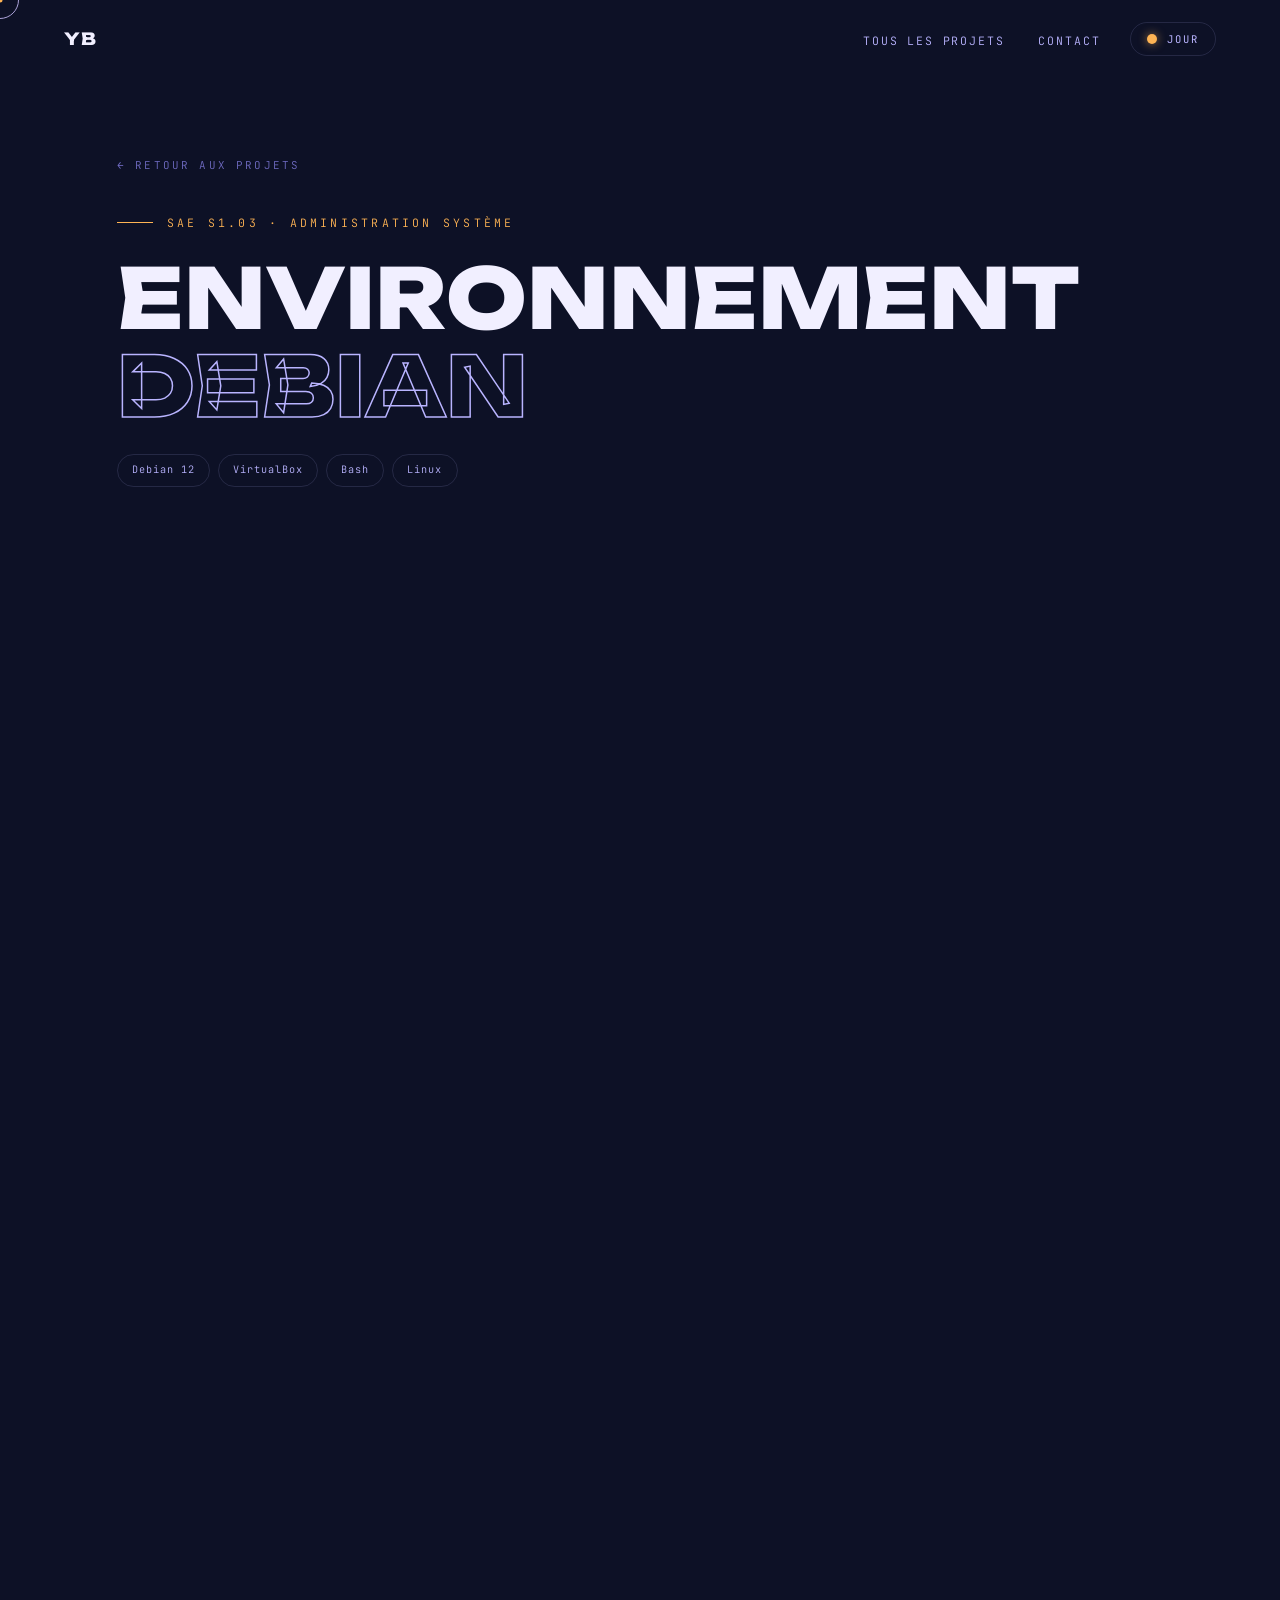
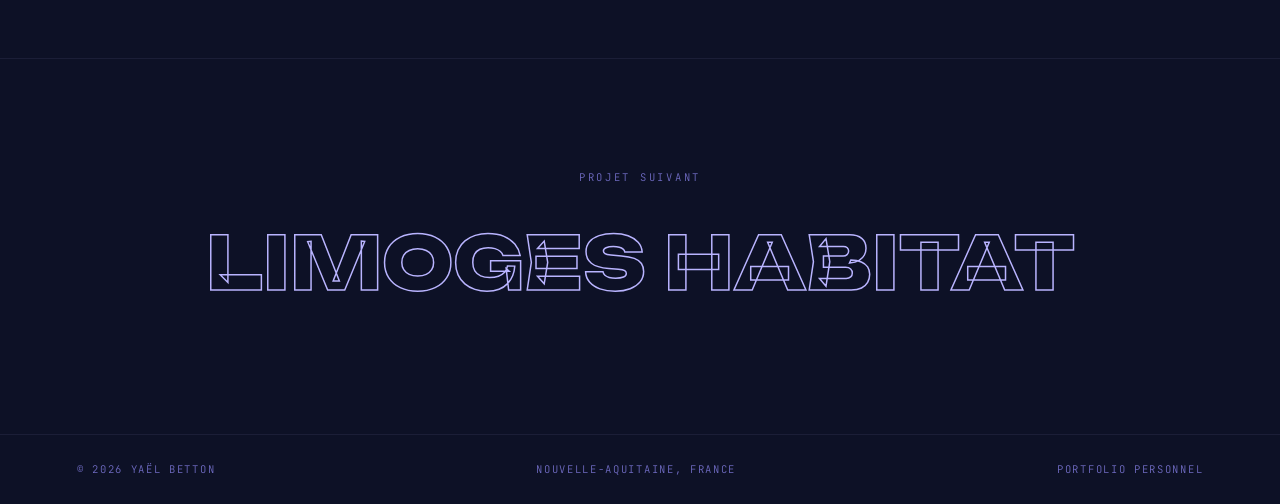
==== commit 4ecf812b: "Fix file missing" ====
--- a/pages/project-debian.html
+++ b/pages/project-debian.html
@@ -1,152 +1,248 @@
-<!DOCTYPE html>
+<!doctype html>
 <html lang="fr">
-
-<head>
-  <meta charset="UTF-8">
-  <meta name="viewport" content="width=device-width, initial-scale=1.0">
-  <title>Environnement Debian — Portfolio Yaël Betton</title>
-  <meta name="description"
-    content="SAE S1.03 — Installation et configuration d'un environnement Debian sous VirtualBox : partitionnement, sécurité, scripts Bash d'automatisation.">
-  <link rel="preconnect" href="https://fonts.googleapis.com">
-  <link rel="preconnect" href="https://fonts.gstatic.com" crossorigin>
-  <link
-    href="https://fonts.googleapis.com/css2?family=Unbounded:wght@300;400;600;800&family=Outfit:wght@300;400;500;600&family=JetBrains+Mono:wght@400;500&display=swap"
-    rel="stylesheet">
-  <link rel="stylesheet" href="../css/styles.css">
-  <script>try { if (localStorage.getItem('theme') === 'light') document.documentElement.classList.add('light'); } catch (e) { }</script>
-</head>
-
-<body>
-
-  <!-- Curseur -->
-  <div class="cursor" id="cursor"></div>
-  <div class="cursor-dot" id="cursorDot"></div>
-
-  <div class="scroll-progress" id="scrollProgress"></div>
-
-  <!-- Navigation -->
-  <nav class="nav" id="nav">
-    <a class="nav-logo" href="../portfolio-yael-betton_2.html" data-hover>YB</a>
-    <div class="nav-right">
-      <ul class="nav-links">
-        <li><a href="../portfolio-yael-betton_2.html#projets" data-hover>Tous les projets</a></li>
-        <li><a href="../portfolio-yael-betton_2.html#contact" data-hover>Contact</a></li>
-      </ul>
-      <button class="theme-toggle" id="themeToggle" type="button" data-hover
-        aria-label="Basculer entre mode clair et mode sombre">
-        <i class="tt-dot" aria-hidden="true"></i><span class="tt-txt">Jour</span>
-      </button>
-    </div>
-  </nav>
-
-  <main class="pp-main">
-    <div class="pp-hero">
-      <a class="pp-back" href="../portfolio-yael-betton_2.html#projets" data-hover>← Retour aux projets</a>
-      <div class="pp-eyebrow">SAE S1.03 · Administration système</div>
-      <h1 class="pp-title">Environnement <span class="accent">Debian</span></h1>
-      <div class="pp-tech"><span>Debian 12</span><span>VirtualBox</span><span>Bash</span><span>Linux</span></div>
-    </div>
-
-    <div class="pp-cover reveal">
-      <div class="pp-cover-in"><img src="../images/reseau_image.webp"
-          alt="Installation et configuration d'un environnement Debian sous VirtualBox"></div>
-    </div>
-
-    <div class="pp-body">
-      <section class="pp-sec reveal" style="padding:0">
-        <div class="pp-sec-head"><span class="idx">01</span>
-          <h2>Aperçu du projet</h2>
+  <head>
+    <meta charset="UTF-8" />
+    <meta name="viewport" content="width=device-width, initial-scale=1.0" />
+    <title>Environnement Debian — Portfolio Yaël Betton</title>
+    <meta
+      name="description"
+      content="SAE S1.03 — Installation et configuration d'un environnement Debian sous VirtualBox : partitionnement, sécurité, scripts Bash d'automatisation."
+    />
+    <link rel="preconnect" href="https://fonts.googleapis.com" />
+    <link rel="preconnect" href="https://fonts.gstatic.com" crossorigin />
+    <link
+      href="https://fonts.googleapis.com/css2?family=Unbounded:wght@300;400;600;800&family=Outfit:wght@300;400;500;600&family=JetBrains+Mono:wght@400;500&display=swap"
+      rel="stylesheet"
+    />
+    <link rel="stylesheet" href="../css/styles.css" />
+    <script>
+      try {
+        if (localStorage.getItem("theme") === "light")
+          document.documentElement.classList.add("light");
+      } catch (e) {}
+    </script>
+  </head>
+
+  <body>
+    <!-- Curseur -->
+    <div class="cursor" id="cursor"></div>
+    <div class="cursor-dot" id="cursorDot"></div>
+
+    <div class="scroll-progress" id="scrollProgress"></div>
+
+    <!-- Navigation -->
+    <nav class="nav" id="nav">
+      <a class="nav-logo" href="../index.html" data-hover>YB</a>
+      <div class="nav-right">
+        <ul class="nav-links">
+          <li>
+            <a href="../index.html#projets" data-hover>Tous les projets</a>
+          </li>
+          <li><a href="../index.html#contact" data-hover>Contact</a></li>
+        </ul>
+        <button
+          class="theme-toggle"
+          id="themeToggle"
+          type="button"
+          data-hover
+          aria-label="Basculer entre mode clair et mode sombre"
+        >
+          <i class="tt-dot" aria-hidden="true"></i
+          ><span class="tt-txt">Jour</span>
+        </button>
+      </div>
+    </nav>
+
+    <main class="pp-main">
+      <div class="pp-hero">
+        <a class="pp-back" href="../index.html#projets" data-hover
+          >← Retour aux projets</a
+        >
+        <div class="pp-eyebrow">SAE S1.03 · Administration système</div>
+        <h1 class="pp-title">
+          Environnement <span class="accent">Debian</span>
+        </h1>
+        <div class="pp-tech">
+          <span>Debian 12</span><span>VirtualBox</span><span>Bash</span
+          ><span>Linux</span>
         </div>
-        <p>Dans le cadre de la SAE S1.03, nous avons configuré une machine virtuelle (VM) performante en utilisant
-          Oracle VirtualBox. Les réglages techniques incluent 8 Go de RAM, 8 cœurs CPU et un disque de 16 Go.
-          L'installation de Debian 12.2.0 a été faite graphiquement avec un découpage précis du disque.</p>
-        <p>Nous avons créé manuellement une partition ext4 pour le système (/) et une partition swap de 2 Go pour la
-          mémoire d'urgence. Une fois l'OS prêt, nous avons installé les outils de code et créé des scripts
-          d'automatisation en Bash.</p>
-      </section>
-      <section class="pp-sec reveal" style="padding:0">
-        <div class="pp-sec-head"><span class="idx">02</span>
-          <h2>Fonctionnalités principales</h2>
+      </div>
+
+      <div class="pp-cover reveal">
+        <div class="pp-cover-in">
+          <img
+            src="../images/reseau_image.webp"
+            alt="Installation et configuration d'un environnement Debian sous VirtualBox"
+          />
         </div>
-        <ul class="pp-list">
-          <li>Machine virtuelle Debian 12 configurée sous Oracle VirtualBox (8 Go RAM, 8 cœurs, 16 Go de disque)</li>
-          <li>Partitionnement manuel : partition système ext4 et swap de 2 Go</li>
-          <li>Gestion des utilisateurs et des droits (groupe sudo via gpasswd, permissions chmod)</li>
-          <li>Installation manuelle d'outils de développement (VS Code via dpkg)</li>
-          <li>Script groupe.bash : création d'utilisateurs et de groupes avec permissions 740</li>
-          <li>Script comptemps.bash : gestion des timestamps UNIX</li>
-          <li>Script demande.bash : modification de fichiers avec la commande sed</li>
-        </ul>
-      </section>
-      <section class="pp-sec reveal" style="padding:0">
-        <div class="pp-sec-head"><span class="idx">03</span>
-          <h2>Compétence BUT démontrée</h2>
-        </div>
-        <div class="pp-comp">
-          <span class="pp-ac">C3 : Administrer des systèmes — AC13.03 · Installer et configurer un système
-            d'exploitation et des outils de développement</span>
-          <h3>SAE S1.03 — Installation et configuration d'un environnement Debian sous VirtualBox</h3>
-          <span class="pp-level">Niveau estimé : <b>3</b> — Autonomie</span>
-          <p><strong>Description :</strong> Nous avons configuré une machine virtuelle (VM) performante en utilisant
-            Oracle VirtualBox. Les réglages techniques incluent 8 Go de RAM, 8 cœurs CPU et un disque de 16 Go.
-            L'installation de Debian 12.2.0 a été faite graphiquement avec un découpage précis du disque. Nous avons
-            créé manuellement une partition ext4 pour le système (/) et une partition swap de 2 Go pour la mémoire
-            d'urgence. Une fois l'OS prêt, nous avons installé les outils de code et créé des scripts d'automatisation
-            en Bash.</p>
-          <p><strong>Mon rôle :</strong> Je me suis occupé de la partie logicielle et de la sécurité du système. J'ai
-            géré le partitionnement (choix du format ext4 et du swap) et l'ajout de mon utilisateur au groupe sudo via
-            gpasswd. J'ai installé VS Code manuellement avec l'outil dpkg. Côté programmation, j'ai écrit groupe.bash
-            pour créer des utilisateurs et des groupes avec la permission chmod 740. Enfin, j'ai aidé sur comptemps.bash
-            pour la gestion des timestamps UNIX et sur demande.bash pour modifier des fichiers avec la commande sed.</p>
-          <div class="pp-reflex">
-            <h4>Analyse réflexive</h4>
-            <p>Ce projet m'a fait découvrir l'administration système de l'intérieur : comprendre ce qui se passe sous le
-              capot d'un OS, du partitionnement du disque à la gestion fine des permissions. Travailler en ligne de
-              commande et automatiser des tâches répétitives en Bash m'a appris la rigueur — une erreur de permission ou
-              de partition ne pardonne pas — et m'a donné des réflexes que je réutilise sur tous mes environnements de
-              développement.</p>
-          </div>
-        </div>
-      </section>
-      <section class="pp-sec reveal" style="padding:0">
-        <div class="pp-sec-head"><span class="idx">04</span>
-          <h2>Apprentissages</h2>
-        </div>
-        <p>Cette SAE m'a permis de comprendre concrètement le fonctionnement d'un système Linux : partitionnement,
-          systèmes de fichiers, gestion des utilisateurs, des groupes et des permissions.</p>
-        <p>L'écriture de scripts Bash d'automatisation (création d'utilisateurs, manipulation de timestamps, édition de
-          fichiers avec sed) m'a donné de solides bases en ligne de commande, indispensables pour tout développeur.</p>
-      </section>
-      <section class="pp-sec reveal" style="padding:0">
-        <div class="pp-sec-head"><span class="idx">05</span>
-          <h2>Livrables</h2>
-        </div>
-        <div class="pp-deliv">
-          <a class="btn" href="https://github.com/YaelBetton/GestionBibliotheque" target="_blank" rel="noopener"
-            data-hover>🔗 Scripts GitHub</a>
-          <a class="btn" href="https://github.com/YaelBetton/GestionBibliotheque/blob/main/README.md" target="_blank"
-            rel="noopener" data-hover>📄 README</a>
-          <a class="btn" href="../ancien_portfolio/Portfolio-site/compteRendu/Compte%20rendu%20SAE%20S1.03.pdf"
-            target="_blank" rel="noopener" data-hover>📄 Compte rendu S1.03</a>
-        </div>
-      </section>
-
-    </div>
-
-    <a class="pp-next" href="project-limoges-habitat.html" data-hover>
-      <span>Projet suivant</span>
-      <b>Limoges Habitat</b>
-    </a>
-  </main>
-
-  <footer>
-    <span>© 2026 Yaël Betton</span>
-    <span>Nouvelle-Aquitaine, France</span>
-    <span>Portfolio personnel</span>
-  </footer>
-
-  <script src="../js/project.js"></script>
-
-</body>
-
-</html>+      </div>
+
+      <div class="pp-body">
+        <section class="pp-sec reveal" style="padding: 0">
+          <div class="pp-sec-head">
+            <span class="idx">01</span>
+            <h2>Aperçu du projet</h2>
+          </div>
+          <p>
+            Dans le cadre de la SAE S1.03, nous avons configuré une machine
+            virtuelle (VM) performante en utilisant Oracle VirtualBox. Les
+            réglages techniques incluent 8 Go de RAM, 8 cœurs CPU et un disque
+            de 16 Go. L'installation de Debian 12.2.0 a été faite graphiquement
+            avec un découpage précis du disque.
+          </p>
+          <p>
+            Nous avons créé manuellement une partition ext4 pour le système (/)
+            et une partition swap de 2 Go pour la mémoire d'urgence. Une fois
+            l'OS prêt, nous avons installé les outils de code et créé des
+            scripts d'automatisation en Bash.
+          </p>
+        </section>
+        <section class="pp-sec reveal" style="padding: 0">
+          <div class="pp-sec-head">
+            <span class="idx">02</span>
+            <h2>Fonctionnalités principales</h2>
+          </div>
+          <ul class="pp-list">
+            <li>
+              Machine virtuelle Debian 12 configurée sous Oracle VirtualBox (8
+              Go RAM, 8 cœurs, 16 Go de disque)
+            </li>
+            <li>
+              Partitionnement manuel : partition système ext4 et swap de 2 Go
+            </li>
+            <li>
+              Gestion des utilisateurs et des droits (groupe sudo via gpasswd,
+              permissions chmod)
+            </li>
+            <li>
+              Installation manuelle d'outils de développement (VS Code via dpkg)
+            </li>
+            <li>
+              Script groupe.bash : création d'utilisateurs et de groupes avec
+              permissions 740
+            </li>
+            <li>Script comptemps.bash : gestion des timestamps UNIX</li>
+            <li>
+              Script demande.bash : modification de fichiers avec la commande
+              sed
+            </li>
+          </ul>
+        </section>
+        <section class="pp-sec reveal" style="padding: 0">
+          <div class="pp-sec-head">
+            <span class="idx">03</span>
+            <h2>Compétence BUT démontrée</h2>
+          </div>
+          <div class="pp-comp">
+            <span class="pp-ac"
+              >C3 : Administrer des systèmes — AC13.03 · Installer et configurer
+              un système d'exploitation et des outils de développement</span
+            >
+            <h3>
+              SAE S1.03 — Installation et configuration d'un environnement
+              Debian sous VirtualBox
+            </h3>
+            <span class="pp-level">Niveau estimé : <b>3</b> — Autonomie</span>
+            <p>
+              <strong>Description :</strong> Nous avons configuré une machine
+              virtuelle (VM) performante en utilisant Oracle VirtualBox. Les
+              réglages techniques incluent 8 Go de RAM, 8 cœurs CPU et un disque
+              de 16 Go. L'installation de Debian 12.2.0 a été faite
+              graphiquement avec un découpage précis du disque. Nous avons créé
+              manuellement une partition ext4 pour le système (/) et une
+              partition swap de 2 Go pour la mémoire d'urgence. Une fois l'OS
+              prêt, nous avons installé les outils de code et créé des scripts
+              d'automatisation en Bash.
+            </p>
+            <p>
+              <strong>Mon rôle :</strong> Je me suis occupé de la partie
+              logicielle et de la sécurité du système. J'ai géré le
+              partitionnement (choix du format ext4 et du swap) et l'ajout de
+              mon utilisateur au groupe sudo via gpasswd. J'ai installé VS Code
+              manuellement avec l'outil dpkg. Côté programmation, j'ai écrit
+              groupe.bash pour créer des utilisateurs et des groupes avec la
+              permission chmod 740. Enfin, j'ai aidé sur comptemps.bash pour la
+              gestion des timestamps UNIX et sur demande.bash pour modifier des
+              fichiers avec la commande sed.
+            </p>
+            <div class="pp-reflex">
+              <h4>Analyse réflexive</h4>
+              <p>
+                Ce projet m'a fait découvrir l'administration système de
+                l'intérieur : comprendre ce qui se passe sous le capot d'un OS,
+                du partitionnement du disque à la gestion fine des permissions.
+                Travailler en ligne de commande et automatiser des tâches
+                répétitives en Bash m'a appris la rigueur — une erreur de
+                permission ou de partition ne pardonne pas — et m'a donné des
+                réflexes que je réutilise sur tous mes environnements de
+                développement.
+              </p>
+            </div>
+          </div>
+        </section>
+        <section class="pp-sec reveal" style="padding: 0">
+          <div class="pp-sec-head">
+            <span class="idx">04</span>
+            <h2>Apprentissages</h2>
+          </div>
+          <p>
+            Cette SAE m'a permis de comprendre concrètement le fonctionnement
+            d'un système Linux : partitionnement, systèmes de fichiers, gestion
+            des utilisateurs, des groupes et des permissions.
+          </p>
+          <p>
+            L'écriture de scripts Bash d'automatisation (création
+            d'utilisateurs, manipulation de timestamps, édition de fichiers avec
+            sed) m'a donné de solides bases en ligne de commande, indispensables
+            pour tout développeur.
+          </p>
+        </section>
+        <section class="pp-sec reveal" style="padding: 0">
+          <div class="pp-sec-head">
+            <span class="idx">05</span>
+            <h2>Livrables</h2>
+          </div>
+          <div class="pp-deliv">
+            <a
+              class="btn"
+              href="https://github.com/YaelBetton/GestionBibliotheque"
+              target="_blank"
+              rel="noopener"
+              data-hover
+              >🔗 Scripts GitHub</a
+            >
+            <a
+              class="btn"
+              href="https://github.com/YaelBetton/GestionBibliotheque/blob/main/README.md"
+              target="_blank"
+              rel="noopener"
+              data-hover
+              >📄 README</a
+            >
+            <a
+              class="btn"
+              href="../ancien_portfolio/Portfolio-site/compteRendu/Compte%20rendu%20SAE%20S1.03.pdf"
+              target="_blank"
+              rel="noopener"
+              data-hover
+              >📄 Compte rendu S1.03</a
+            >
+          </div>
+        </section>
+      </div>
+
+      <a class="pp-next" href="project-limoges-habitat.html" data-hover>
+        <span>Projet suivant</span>
+        <b>Limoges Habitat</b>
+      </a>
+    </main>
+
+    <footer>
+      <span>© 2026 Yaël Betton</span>
+      <span>Nouvelle-Aquitaine, France</span>
+      <span>Portfolio personnel</span>
+    </footer>
+
+    <script src="../js/script.js"></script>
+  </body>
+</html>
